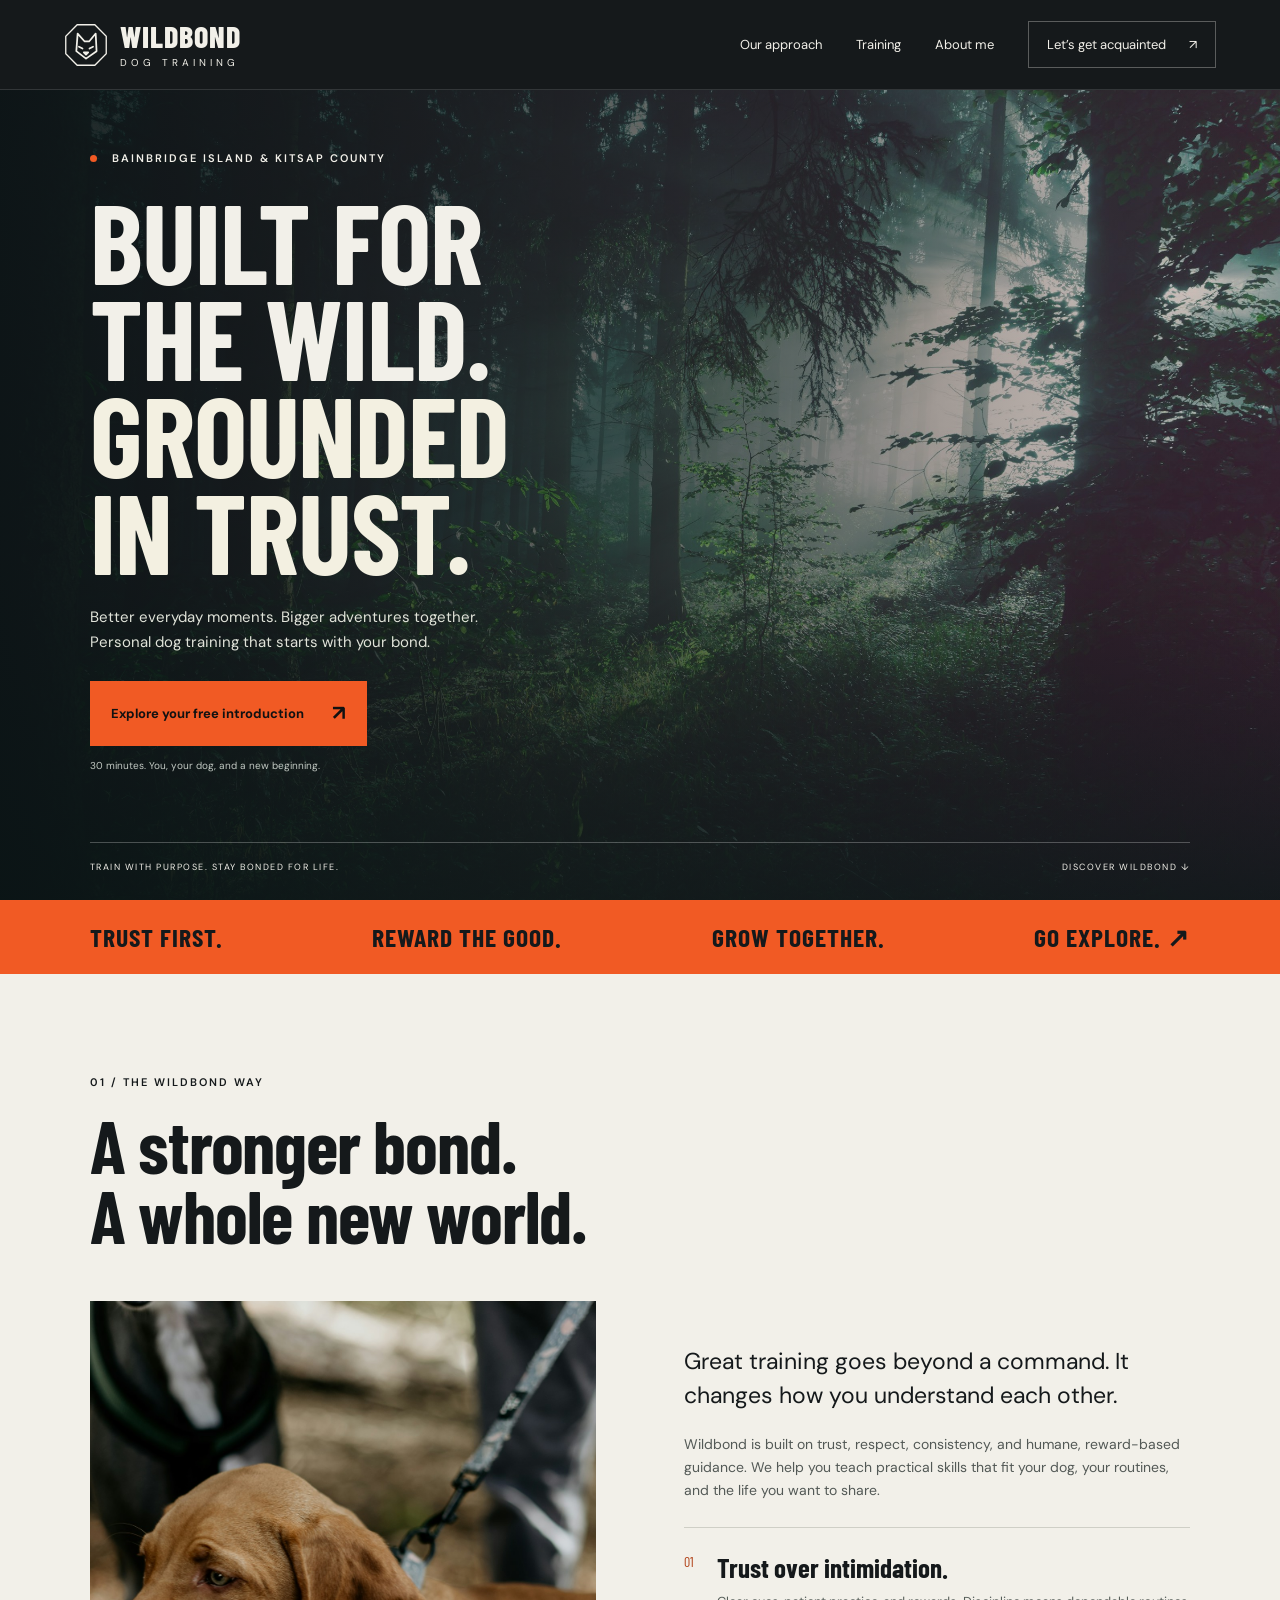
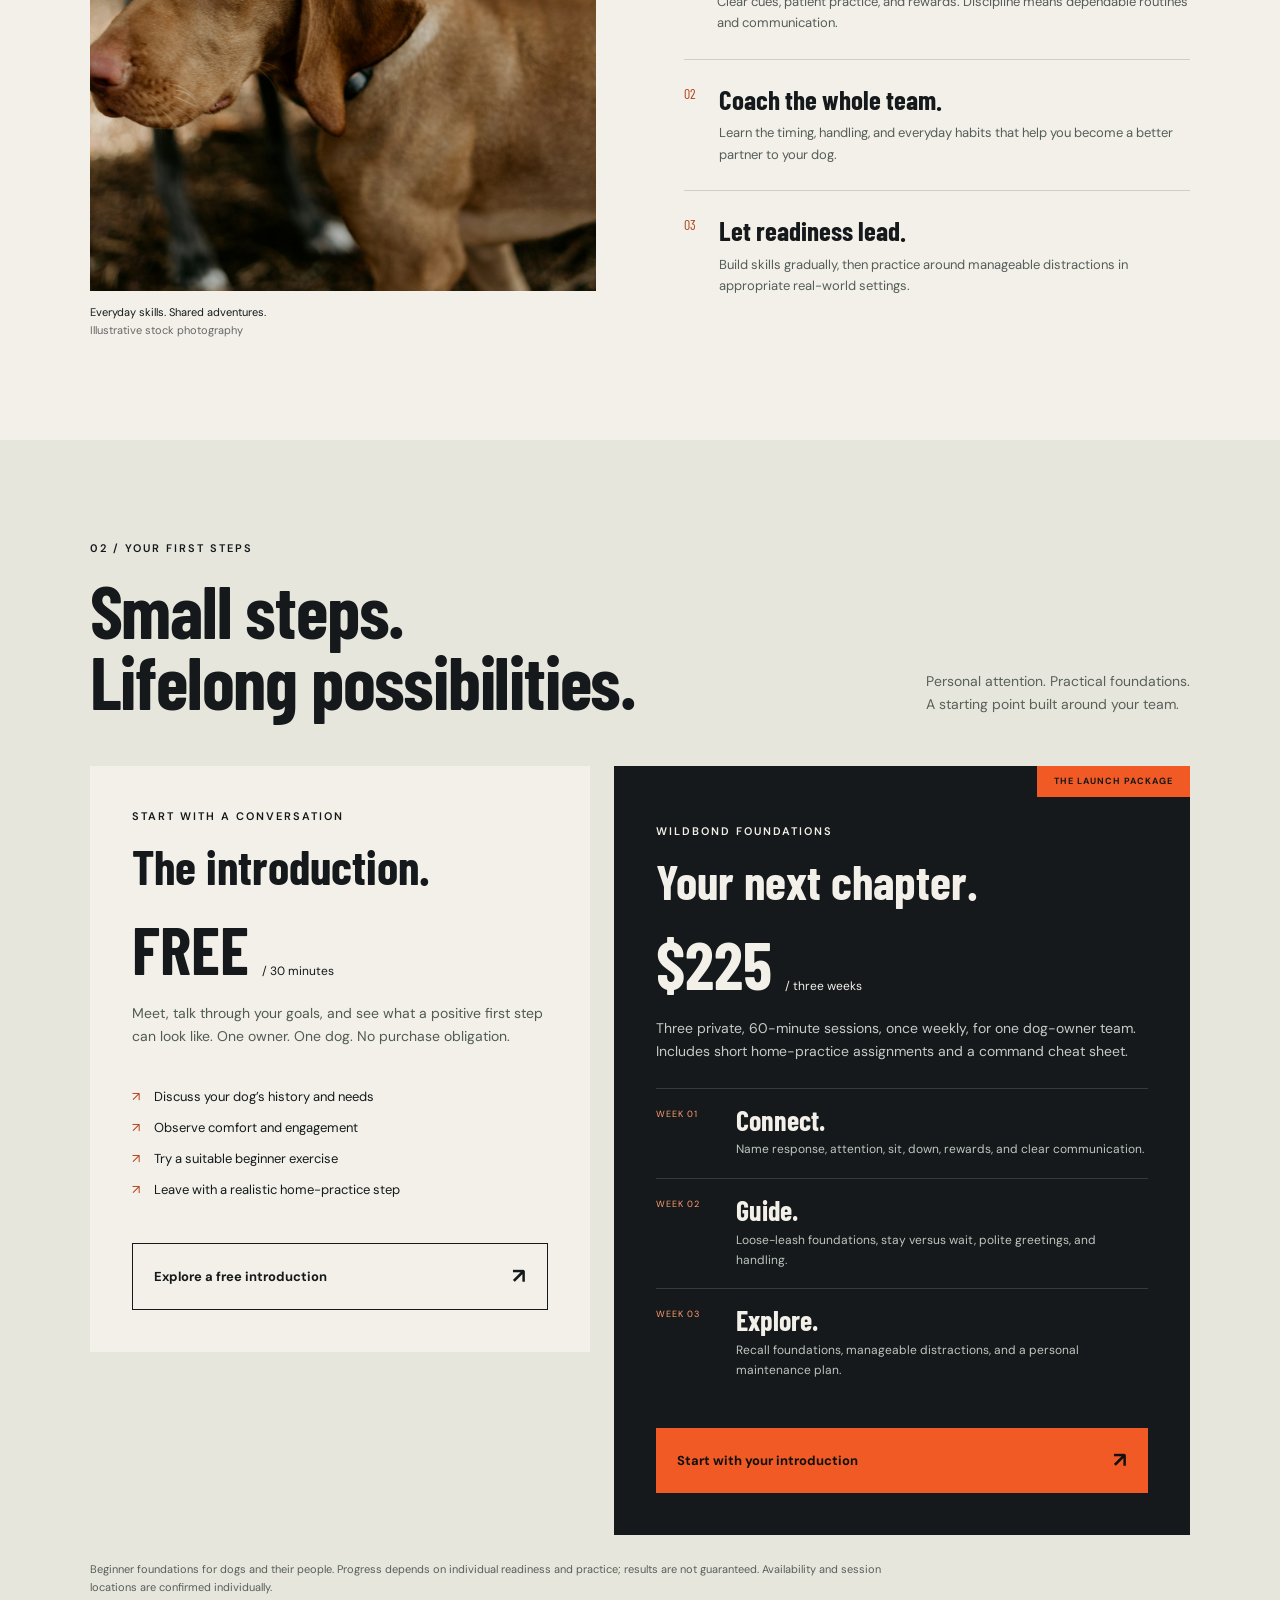
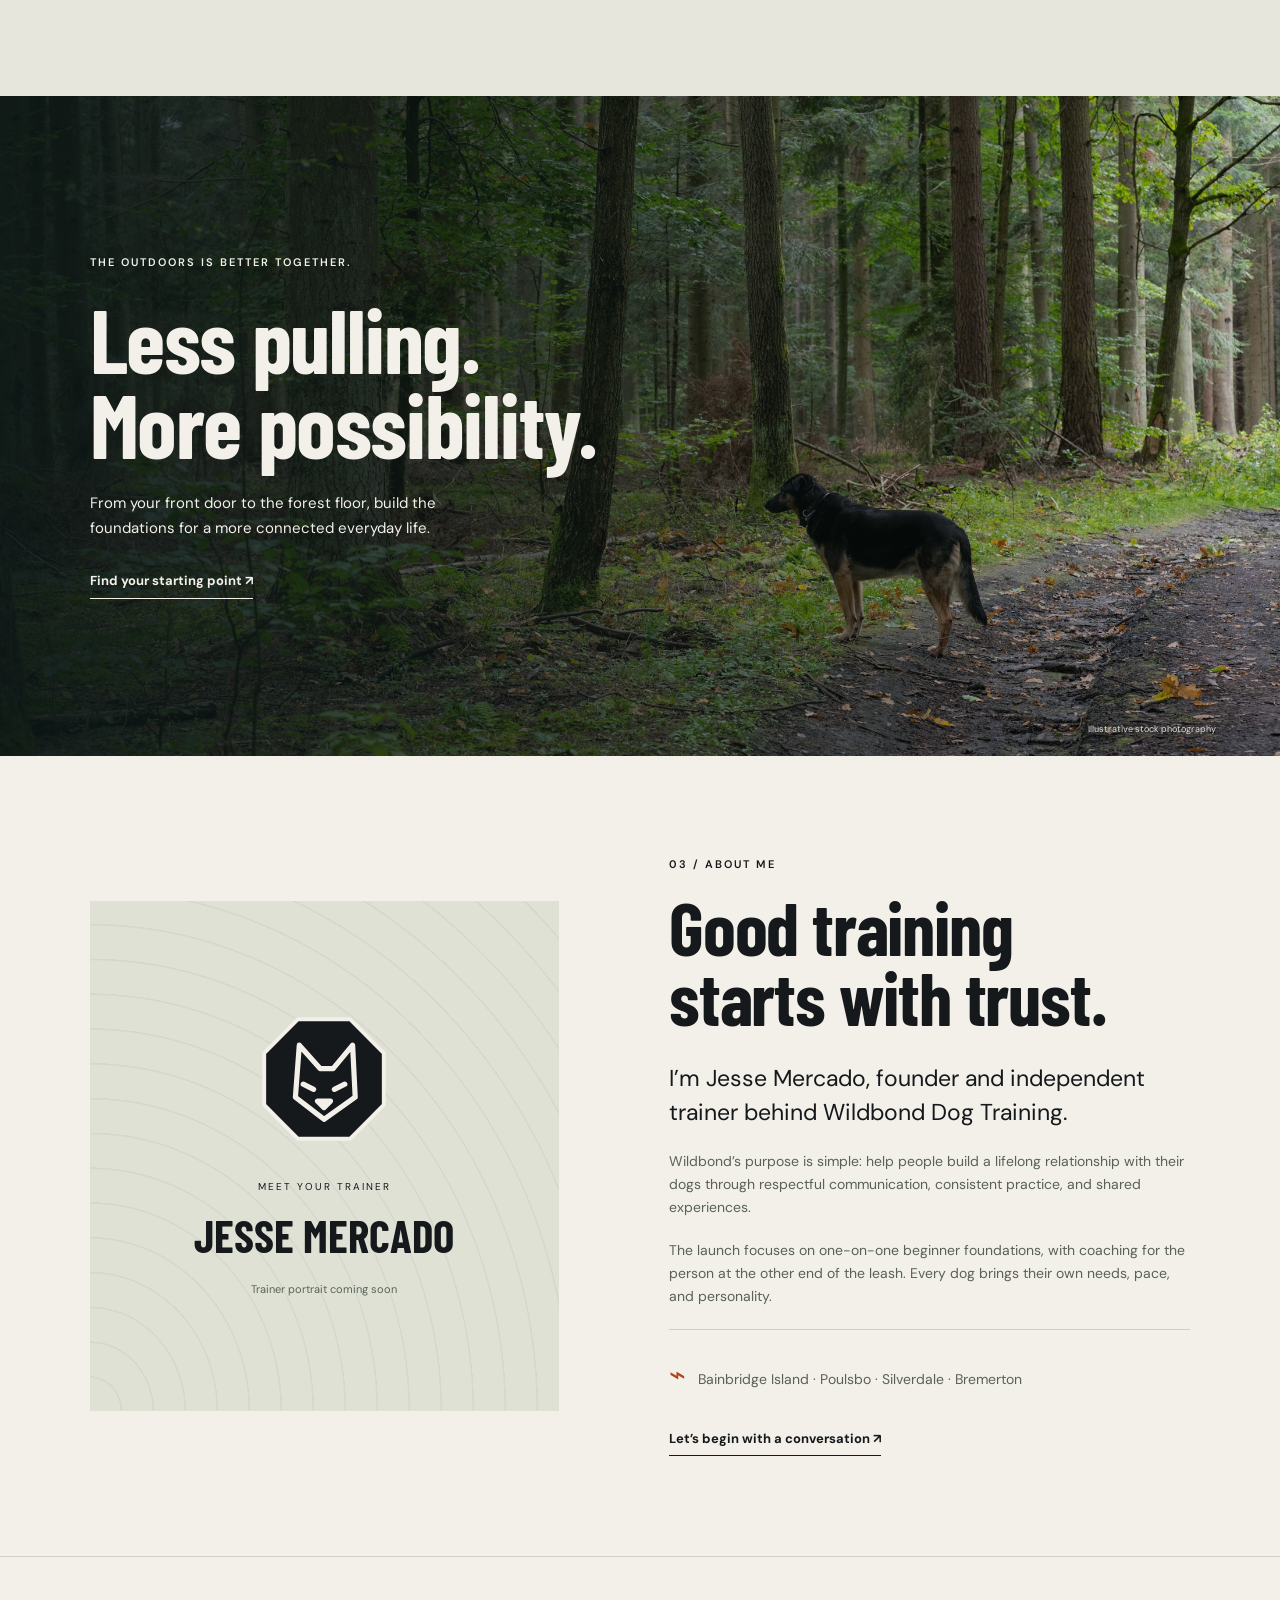
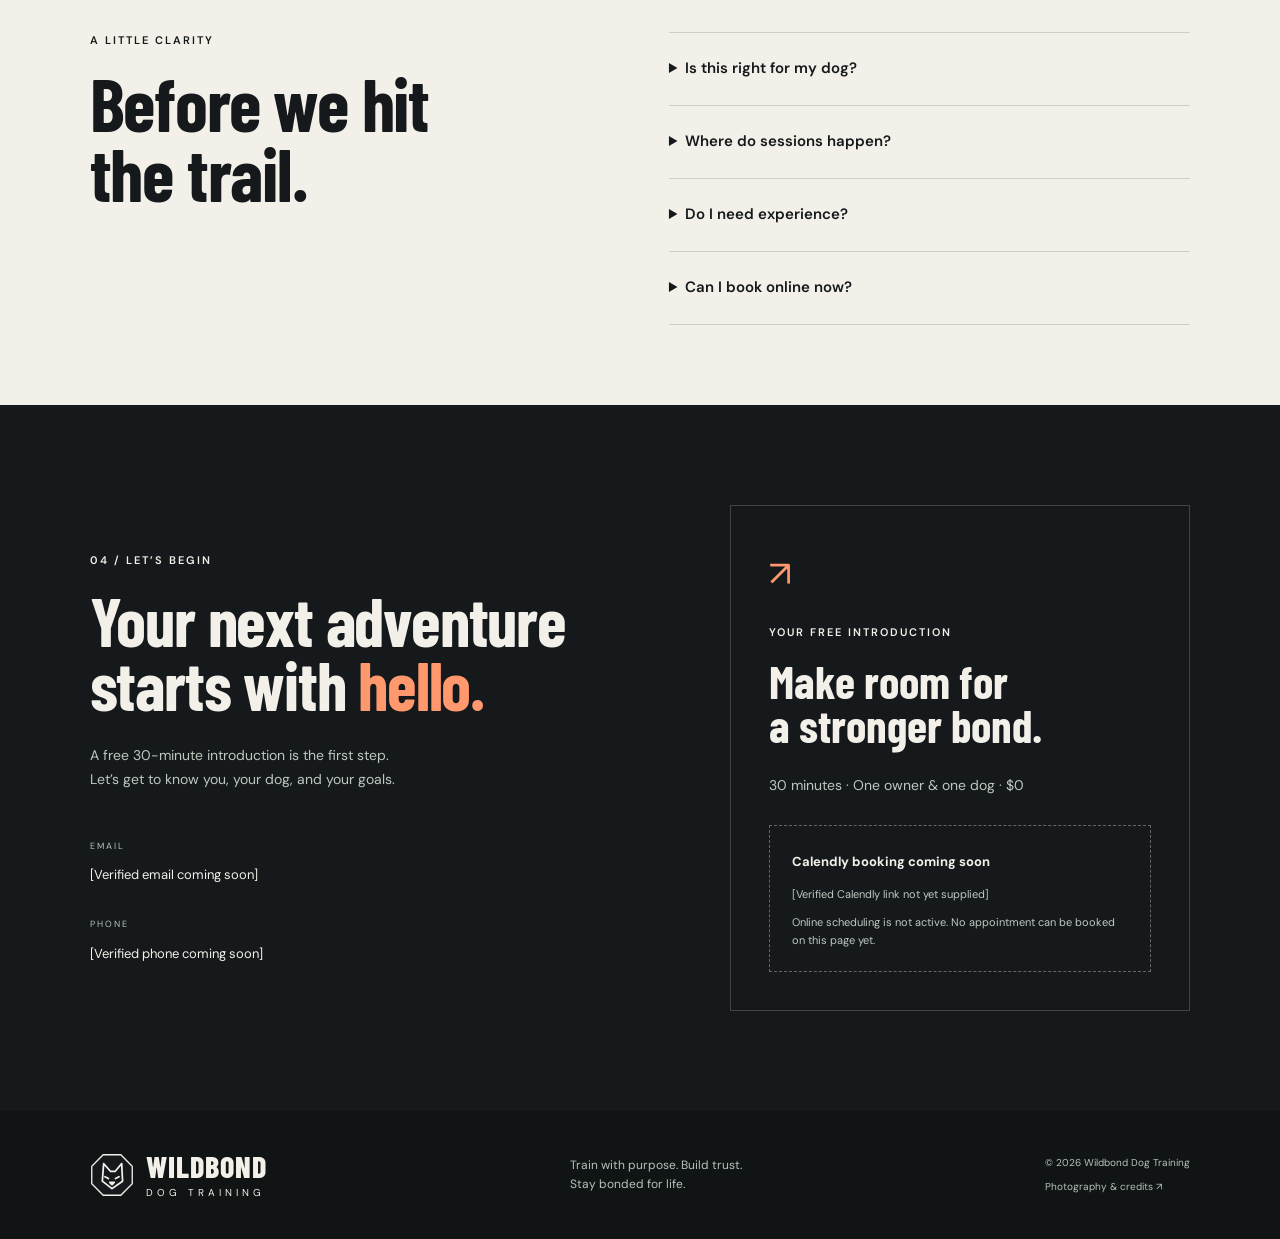
==== index.html @ ce4ab79f "Build responsive Wildbond Dog Training website" ====
<!doctype html>
<html lang="en">
<head>
  <meta charset="utf-8"><meta name="viewport" content="width=device-width, initial-scale=1">
  <title>Wildbond Dog Training | Built for the Wild. Grounded in Trust.</title>
  <meta name="description" content="Personal, reward-based dog training for Bainbridge Island and Kitsap County. Explore a free 30-minute introduction and the $225 three-week private Foundations package.">
  <meta name="theme-color" content="#15191b"><link rel="icon" href="mark.svg" type="image/svg+xml">
  <link rel="stylesheet" href="styles.css"><script src="script.js" defer></script>
</head>
<body>
<a class="skip" href="#main">Skip to content</a>
<header class="header">
  <a class="brand" href="#home" aria-label="Wildbond Dog Training home"><img src="mark.svg" alt="" width="44" height="44"><span>WILDBOND<small>DOG TRAINING</small></span></a>
  <button class="menu-toggle" aria-expanded="false" aria-controls="navigation">Menu <span>☰</span></button>
  <nav id="navigation" aria-label="Main navigation"><a href="#approach">Our approach</a><a href="#training">Training</a><a href="#about">About me</a><a href="#booking" class="nav-cta">Let’s get acquainted <span>↗</span></a></nav>
</header>
<main id="main">
<section class="hero" id="home" aria-labelledby="hero-title">
  <img class="hero-photo" src="forest.jpg" alt="Sunlight filters through a dense evergreen forest" fetchpriority="high" width="2400" height="1600">
  <div class="hero-content"><p class="eyebrow"><span class="dot"></span> BAINBRIDGE ISLAND & KITSAP COUNTY</p><h1 id="hero-title">BUILT FOR<br>THE WILD.<br><span>GROUNDED<br>IN TRUST.</span></h1><p class="hero-description">Better everyday moments. Bigger adventures together.<br>Personal dog training that starts with your bond.</p><a class="button orange" href="#booking">Explore your free introduction <span>↗</span></a><p class="micro">30 minutes. You, your dog, and a new beginning.</p></div>
  <div class="hero-bottom"><span>TRAIN WITH PURPOSE. STAY BONDED FOR LIFE.</span><a href="#approach">DISCOVER WILDBOND ↓</a></div>
</section>
<div class="manifesto-strip"><span>TRUST FIRST.</span><span>REWARD THE GOOD.</span><span>GROW TOGETHER.</span><span>GO EXPLORE. ↗</span></div>
<section class="section approach" id="approach">
  <div class="section-intro"><p class="eyebrow">01 / THE WILDBOND WAY</p><h2>A stronger bond.<br>A whole new world.</h2></div>
  <div class="approach-grid"><figure class="photo-frame"><img src="forest-dog.jpg" alt="A brown dog on a leash during an outdoor walk" loading="lazy" width="2200" height="1467"><figcaption>Everyday skills. Shared adventures. <span>Illustrative stock photography</span></figcaption></figure><div class="approach-copy"><p class="lead">Great training goes beyond a command. It changes how you understand each other.</p><p>Wildbond is built on trust, respect, consistency, and humane, reward-based guidance. We help you teach practical skills that fit your dog, your routines, and the life you want to share.</p><div class="principle"><span>01</span><div><h3>Trust over intimidation.</h3><p>Clear cues, patient practice, and rewards. Discipline means dependable routines and communication.</p></div></div><div class="principle"><span>02</span><div><h3>Coach the whole team.</h3><p>Learn the timing, handling, and everyday habits that help you become a better partner to your dog.</p></div></div><div class="principle"><span>03</span><div><h3>Let readiness lead.</h3><p>Build skills gradually, then practice around manageable distractions in appropriate real-world settings.</p></div></div></div></div>
</section>
<section class="section training" id="training"><div class="section-heading"><div><p class="eyebrow">02 / YOUR FIRST STEPS</p><h2>Small steps.<br>Lifelong possibilities.</h2></div><p>Personal attention. Practical foundations.<br>A starting point built around your team.</p></div>
  <div class="offers"><article class="offer intro-offer"><p class="eyebrow">START WITH A CONVERSATION</p><h3>The introduction.</h3><p class="price">FREE <span>/ 30 minutes</span></p><p>Meet, talk through your goals, and see what a positive first step can look like. One owner. One dog. No purchase obligation.</p><ul><li>Discuss your dog’s history and needs</li><li>Observe comfort and engagement</li><li>Try a suitable beginner exercise</li><li>Leave with a realistic home-practice step</li></ul><a class="button outline" href="#booking">Explore a free introduction <span>↗</span></a></article>
  <article class="offer foundations"><div class="offer-label">THE LAUNCH PACKAGE</div><p class="eyebrow">WILDBOND FOUNDATIONS</p><h3>Your next chapter.</h3><p class="price">$225 <span>/ three weeks</span></p><p>Three private, 60-minute sessions, once weekly, for one dog-owner team. Includes short home-practice assignments and a command cheat sheet.</p><ol class="weeks"><li><span>WEEK 01</span><div><h4>Connect.</h4><p>Name response, attention, sit, down, rewards, and clear communication.</p></div></li><li><span>WEEK 02</span><div><h4>Guide.</h4><p>Loose-leash foundations, stay versus wait, polite greetings, and handling.</p></div></li><li><span>WEEK 03</span><div><h4>Explore.</h4><p>Recall foundations, manageable distractions, and a personal maintenance plan.</p></div></li></ol><a class="button orange" href="#booking">Start with your introduction <span>↗</span></a></article></div>
  <p class="offer-note">Beginner foundations for dogs and their people. Progress depends on individual readiness and practice; results are not guaranteed. Availability and session locations are confirmed individually.</p>
</section>
<section class="adventure"><img src="trail-dog.jpg" alt="A dog exploring a leafy woodland path" loading="lazy" width="2200" height="1467"><div><p class="eyebrow">THE OUTDOORS IS BETTER TOGETHER.</p><h2>Less pulling.<br>More possibility.</h2><p>From your front door to the forest floor, build the foundations for a more connected everyday life.</p><a class="text-link" href="#training">Find your starting point ↗</a></div><span class="stock-label">Illustrative stock photography</span></section>
<section class="section about" id="about"><div class="portrait-placeholder"><img src="mark.svg" alt="" width="130" height="130"><span>MEET YOUR TRAINER</span><strong>JESSE MERCADO</strong><small>Trainer portrait coming soon</small></div><div><p class="eyebrow">03 / ABOUT ME</p><h2>Good training<br>starts with trust.</h2><p class="lead">I’m Jesse Mercado, founder and independent trainer behind Wildbond Dog Training.</p><p>Wildbond’s purpose is simple: help people build a lifelong relationship with their dogs through respectful communication, consistent practice, and shared experiences.</p><p>The launch focuses on one-on-one beginner foundations, with coaching for the person at the other end of the leash. Every dog brings their own needs, pace, and personality.</p><p class="area"><span>⌁</span> Bainbridge Island · Poulsbo · Silverdale · Bremerton</p><a class="text-link" href="#booking">Let’s begin with a conversation ↗</a></div></section>
<section class="section faq"><div><p class="eyebrow">A LITTLE CLARITY</p><h2>Before we hit<br>the trail.</h2></div><div class="questions"><details><summary>Is this right for my dog?</summary><p>The launch is designed for beginner dogs and owners seeking everyday foundations. The introduction helps assess goals, comfort, and suitability. Serious aggression, severe reactivity, or complex behavioral needs require referral to a qualified specialist.</p></details><details><summary>Where do sessions happen?</summary><p>At a suitable client location or explicitly permitted training space in the service area. The exact location is agreed individually before an appointment is confirmed.</p></details><details><summary>Do I need experience?</summary><p>No prior training experience is needed for beginner foundations. You’ll practice clear cues and rewards together, with short assignments between sessions.</p></details><details><summary>Can I book online now?</summary><p>Online booking is not available yet. The verified Calendly link and contact details will appear here when supplied. No appointment is reserved through this page today.</p></details></div></section>
<section class="section booking" id="booking"><div><p class="eyebrow">04 / LET’S BEGIN</p><h2>Your next adventure<br>starts with <em>hello.</em></h2><p>A free 30-minute introduction is the first step.<br>Let’s get to know you, your dog, and your goals.</p><div class="contact-details"><div><span>EMAIL</span><p>[Verified email coming soon]</p></div><div><span>PHONE</span><p>[Verified phone coming soon]</p></div></div></div><div class="booking-panel" id="calendly-panel"><span class="calendar-icon" aria-hidden="true">↗</span><p class="eyebrow">YOUR FREE INTRODUCTION</p><h3>Make room for<br>a stronger bond.</h3><p>30 minutes · One owner & one dog · $0</p><div class="booking-placeholder"><strong>Calendly booking coming soon</strong><p>[Verified Calendly link not yet supplied]</p><p>Online scheduling is not active. No appointment can be booked on this page yet.</p></div></div></section>
</main>
<footer><a class="brand" href="#home"><img src="mark.svg" alt="" width="44" height="44"><span>WILDBOND<small>DOG TRAINING</small></span></a><p>Train with purpose. Build trust.<br>Stay bonded for life.</p><div><span>© <span id="year">2026</span> Wildbond Dog Training</span><a href="photo-credits.html">Photography & credits ↗</a></div></footer>
</body></html>
---- styles.css ----
@import url('https://fonts.googleapis.com/css2?family=Barlow+Condensed:wght@600;700;800&family=DM+Sans:wght@400;500;600;700&display=swap');
:root{--ink:#15191b;--paper:#f2f0e9;--orange:#f15a24;--muted:#aeb3ae;--line:#cfcfc6;--display:'Barlow Condensed','Arial Narrow',Impact,sans-serif;--body:'DM Sans',Arial,sans-serif}*{box-sizing:border-box}html{scroll-behavior:smooth;scroll-padding-top:92px}body{margin:0;background:var(--paper);color:var(--ink);font:16px/1.65 var(--body)}a{color:inherit;text-decoration:none}button{font:inherit}img{max-width:100%;display:block;object-fit:cover}h1,h2,h3,h4,p,figure{margin:0}h1,h2,h3,h4{font-family:var(--display);line-height:.95;font-weight:700}h2{font-size:clamp(48px,5.8vw,84px);letter-spacing:-1.2px}p+p{margin-top:20px}a,button,summary{-webkit-tap-highlight-color:transparent}a:focus-visible,button:focus-visible,summary:focus-visible{outline:3px solid var(--orange);outline-offset:6px}.skip{position:fixed;top:-100px;left:20px;z-index:30;background:var(--paper);padding:12px}.skip:focus{top:12px}.header{height:90px;padding:0 5%;display:flex;align-items:center;justify-content:space-between;background:var(--ink);color:var(--paper);position:sticky;top:0;z-index:20;border-bottom:1px solid #ffffff20}.brand{display:flex;align-items:center;gap:12px;font-family:var(--display);font-weight:800;font-size:30px;letter-spacing:1px;line-height:1}.brand small{display:block;font:10px var(--body);letter-spacing:4px;margin-top:5px}.header nav{display:flex;gap:34px;align-items:center;font-size:13px}.header nav a:hover{color:#ff9c70}.nav-cta{padding:12px 18px;border:1px solid #f2f0e950}.nav-cta span{padding-left:20px}.menu-toggle{display:none}.hero{min-height:790px;height:calc(100svh - 90px);max-height:1100px;position:relative;color:var(--paper);background:#14221a;isolation:isolate}.hero-photo{position:absolute;inset:0;width:100%;height:100%;z-index:-2}.hero:after{content:'';position:absolute;inset:0;background:linear-gradient(90deg,#0a1415ed 0%,#101a19a6 43%,#111a1920 100%),linear-gradient(0deg,#0c1819c9,transparent 40%);z-index:-1}.hero-content{padding:60px 7% 90px;max-width:1050px}.eyebrow{font:600 11px/1.5 var(--body);letter-spacing:2px}.dot{display:inline-block;width:7px;height:7px;border-radius:50%;background:var(--orange);margin-right:10px}.hero h1{font-size:clamp(72px,8.8vw,132px);line-height:.86;letter-spacing:-1px;margin:25px 0 26px}.hero h1 span{color:#f3f0e1}.hero-description{font-size:15px;line-height:1.7;color:#e0e3d9}.button{display:flex;align-items:center;justify-content:space-between;gap:28px;min-height:54px;padding:15px 21px;font-size:13px;font-weight:700;transition:background .2s,transform .2s}.button:hover{transform:translateY(-2px)}.orange{background:var(--orange);color:#111}.orange:hover{background:#ff7b45}.hero .button{width:max-content;max-width:100%;margin-top:25px}.button span{font-size:21px}.micro{font-size:10px;color:#c2c9c3;margin-top:12px}.hero-bottom{position:absolute;bottom:25px;left:7%;right:7%;display:flex;justify-content:space-between;font-size:9px;letter-spacing:1.5px;border-top:1px solid #ffffff40;padding-top:17px}.manifesto-strip{display:flex;justify-content:space-between;gap:15px;padding:21px 7%;background:var(--orange);font:700 clamp(15px,2vw,26px) var(--display);letter-spacing:1px}.section{padding:100px 7%}.section-intro{margin-bottom:50px}.section .eyebrow{margin-bottom:19px}.approach-grid{display:grid;grid-template-columns:1fr 1fr;gap:8%;align-items:center}.photo-frame img{width:100%;height:590px;object-position:38% center}.photo-frame figcaption{font-size:11px;padding-top:12px;line-height:1.7}.photo-frame figcaption span{display:block;color:#666}.lead{font-size:23px;line-height:1.5}.approach-copy>p{max-width:540px}.approach-copy>p:not(.lead){color:#535956;font-size:14px}.principle{display:flex;gap:23px;padding-top:25px;margin-top:25px;border-top:1px solid var(--line)}.principle>span{font:14px var(--display);color:#b24218}.principle h3{font-size:27px;line-height:1.1;margin-bottom:8px}.principle p{color:#555d58;font-size:13px}.training{background:#e6e6dd}.section-heading{display:flex;justify-content:space-between;gap:30px;align-items:flex-end;margin-bottom:50px}.section-heading>p{color:#596159;font-size:14px}.offers{display:grid;grid-template-columns:1fr 1.15fr;gap:24px;align-items:start}.offer{padding:42px;background:var(--paper)}.offer h3{font-size:48px}.price{font:700 66px var(--display);margin:26px 0 16px;line-height:1}.price span{font:12px var(--body)}.offer>p:not(.price):not(.eyebrow){font-size:14px;color:#505b54}.offer ul{padding:20px 0 25px;list-style:none;font-size:13px;line-height:2.4}.offer li{padding-left:22px;position:relative}.offer ul li:before{content:'↗';position:absolute;left:0;color:#b34217}.outline{border:1px solid var(--ink)}.foundations{position:relative;background:var(--ink);color:var(--paper);padding-top:57px}.foundations>p:not(.price):not(.eyebrow){color:#c5ccc7}.offer-label{position:absolute;top:0;right:0;background:var(--orange);color:var(--ink);font-size:9px;font-weight:700;letter-spacing:1px;padding:8px 17px}.weeks{padding:0;list-style:none;margin:25px 0 30px}.weeks li{display:flex;gap:25px;padding:18px 0;border-top:1px solid #ffffff25}.weeks li>span{font-size:9px;letter-spacing:1px;color:#ff9c70;min-width:55px}.weeks h4{font-size:28px;margin-bottom:7px}.weeks p{font-size:12px;color:#bdc6bf}.offer-note{font-size:11px;max-width:800px;color:#566058;margin-top:25px}.adventure{min-height:660px;position:relative;color:var(--paper);display:flex;align-items:center;isolation:isolate}.adventure>img{position:absolute;inset:0;width:100%;height:100%;z-index:-2;object-position:center 55%}.adventure:after{content:'';position:absolute;inset:0;background:linear-gradient(90deg,#0c1716e8,#0c171680 55%,#0c171625);z-index:-1}.adventure>div{padding:70px 7%;max-width:740px}.adventure h2{font-size:clamp(60px,7vw,100px);margin:25px 0}.adventure p:not(.eyebrow){max-width:420px;font-size:15px}.text-link{display:inline-block;font-size:13px;font-weight:700;padding-bottom:6px;border-bottom:1px solid;margin-top:30px}.stock-label{position:absolute;bottom:20px;right:5%;font-size:9px;color:#d7ddd7}.about{display:grid;grid-template-columns:.9fr 1fr;gap:10%;align-items:center}.portrait-placeholder{min-height:510px;background:#dfe1d5;display:flex;align-items:center;justify-content:center;flex-direction:column;padding:30px;position:relative;background-image:repeating-radial-gradient(ellipse at 0 100%,transparent 0,transparent 30px,#15191b0c 31px,#15191b0c 32px)}.portrait-placeholder img{margin-bottom:35px}.portrait-placeholder span{font-size:10px;letter-spacing:2px}.portrait-placeholder strong{font:700 45px var(--display);margin-top:12px}.portrait-placeholder small{font-size:11px;color:#596359;margin-top:18px}.about h2{margin-bottom:28px}.about p:not(.lead):not(.eyebrow){font-size:14px;color:#596159}.area{border-top:1px solid var(--line);padding-top:22px}.area span{color:#b34217;font-size:28px;margin-right:8px}.faq{border-top:1px solid var(--line);display:grid;grid-template-columns:.9fr 1fr;gap:10%;padding-top:75px;padding-bottom:80px}.questions details{border-bottom:1px solid var(--line);padding:23px 0}.questions details:first-child{border-top:1px solid var(--line)}summary{cursor:pointer;font-size:15px;font-weight:600;min-height:26px}.questions details p{font-size:13px;color:#596159;padding-top:18px}.booking{background:var(--ink);color:var(--paper);display:grid;grid-template-columns:1.2fr 1fr;gap:8%;align-items:center}.booking h2{font-size:clamp(52px,5.3vw,78px)}.booking h2 em{font-style:normal;color:#ff986d}.booking>div>p:not(.eyebrow){font-size:14px;color:#bdc7bf;margin-top:28px}.contact-details{display:grid;gap:24px;margin-top:40px}.contact-details span{font-size:9px;letter-spacing:2px;color:#b7c2b8}.contact-details p{font-size:13px;margin-top:7px}.booking-panel{border:1px solid #ffffff30;padding:38px}.calendar-icon{display:block;font-size:36px;color:#ff986d;margin-bottom:20px}.booking-panel h3{font-size:46px}.booking-panel>p:not(.eyebrow){font-size:12px;color:#c0c8c1;margin-top:22px}.booking-placeholder{padding:22px;border:1px dashed #f2f0e95c;margin-top:28px}.booking-placeholder strong{font-size:13px}.booking-placeholder p{font-size:11px;color:#c0c8c1;margin-top:10px;overflow-wrap:anywhere}footer{background:#101415;color:var(--paper);padding:40px 7%;display:flex;justify-content:space-between;align-items:center;gap:30px}footer>p{font-size:12px;color:#b8c2ba}footer>div{display:flex;flex-direction:column;font-size:10px;gap:8px;color:#b8c2ba}footer a:hover{text-decoration:underline}@media(min-width:1600px){.section{padding-left:max(7%,calc((100vw - 1400px)/2));padding-right:max(7%,calc((100vw - 1400px)/2))}}@media(max-width:1000px){.header nav{gap:20px}.hero{min-height:770px}.hero-content{padding-top:50px}.hero h1{font-size:105px}.offer{padding:30px}.foundations{padding-top:48px}.approach-grid{gap:5%}.photo-frame img{height:580px}.lead{font-size:20px}.about{gap:6%}.booking{gap:5%}.booking-panel{padding:26px}}@media(max-width:800px){html{scroll-padding-top:76px}.header{height:76px;padding:0 6%}.brand{font-size:26px}.brand img{width:37px;height:37px}.brand small{font-size:8px}.menu-toggle{display:flex;background:none;color:var(--paper);border:1px solid #ffffff55;padding:9px 13px;align-items:center;gap:15px;font-size:12px;min-height:44px}.header nav{display:none;position:absolute;left:0;right:0;top:76px;background:var(--ink);padding:20px 6% 30px;border-bottom:1px solid #ffffff55}.header nav.open{display:flex;flex-direction:column;align-items:stretch;gap:6px}.header nav a{padding:13px 0;font-size:15px}.header nav .nav-cta{padding:13px;margin-top:10px}.hero{min-height:800px;height:calc(100svh - 76px)}.hero-content{padding:50px 7% 100px}.hero h1{font-size:clamp(76px,14vw,108px)}.hero:after{background:linear-gradient(90deg,#0c1717e5,#0c171780),linear-gradient(0deg,#0c1819d9,transparent)}.hero-description{font-size:14px}.hero-bottom{font-size:8px}.hero-bottom>a{display:none}.manifesto-strip{flex-wrap:wrap;padding:20px 7%;gap:12px;font-size:21px}.manifesto-strip span{width:46%}.section{padding:70px 7%}.section-intro{margin-bottom:34px}.approach-grid,.offers,.about,.faq,.booking{grid-template-columns:1fr;gap:35px}.photo-frame img{height:430px}.approach-copy{max-width:none}.section-heading{display:block;margin-bottom:35px}.section-heading>p{margin-top:23px}.offer{padding:30px}.foundations{padding-top:52px}.offer h3{font-size:46px}.adventure{min-height:570px}.adventure>div{padding:70px 7%}.adventure h2{font-size:67px}.adventure>img{object-position:60% center}.portrait-placeholder{min-height:330px}.about h2{margin-bottom:25px}.faq{gap:25px}.booking h2{font-size:61px}.booking-panel{padding:28px}.contact-details{margin-top:30px}.booking-placeholder{padding:20px}footer{flex-direction:column;align-items:flex-start;padding:40px 7%;gap:25px}}@media(max-width:380px){.hero h1{font-size:72px}.hero .button{font-size:11px;gap:12px;padding:13px}.hero{min-height:760px}.hero-content{padding-top:38px}.eyebrow{font-size:9px;letter-spacing:1.4px}.weeks li{gap:14px}.offer{padding:25px}.foundations{padding-top:48px}.booking h2{font-size:51px}.booking-panel h3{font-size:42px}}@media(prefers-reduced-motion:reduce){html{scroll-behavior:auto}.button{transition:none}.button:hover{transform:none}}
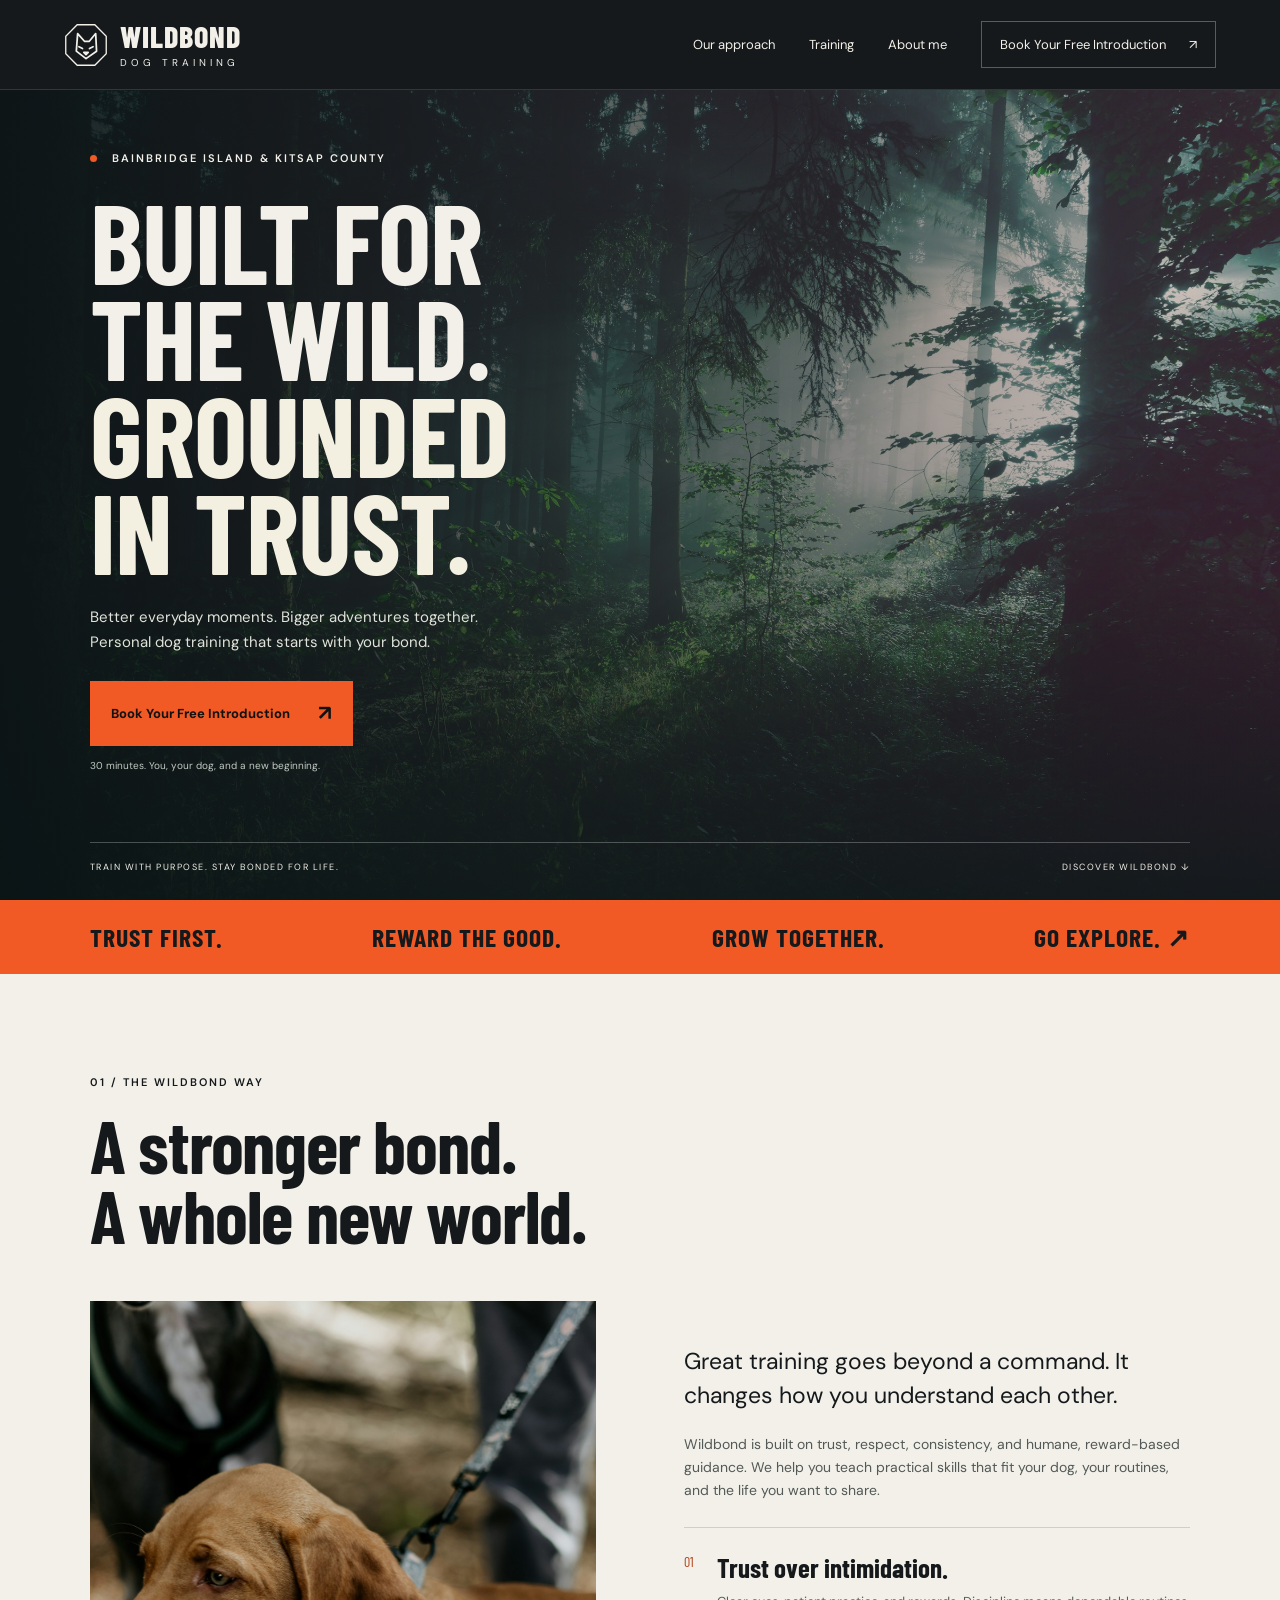
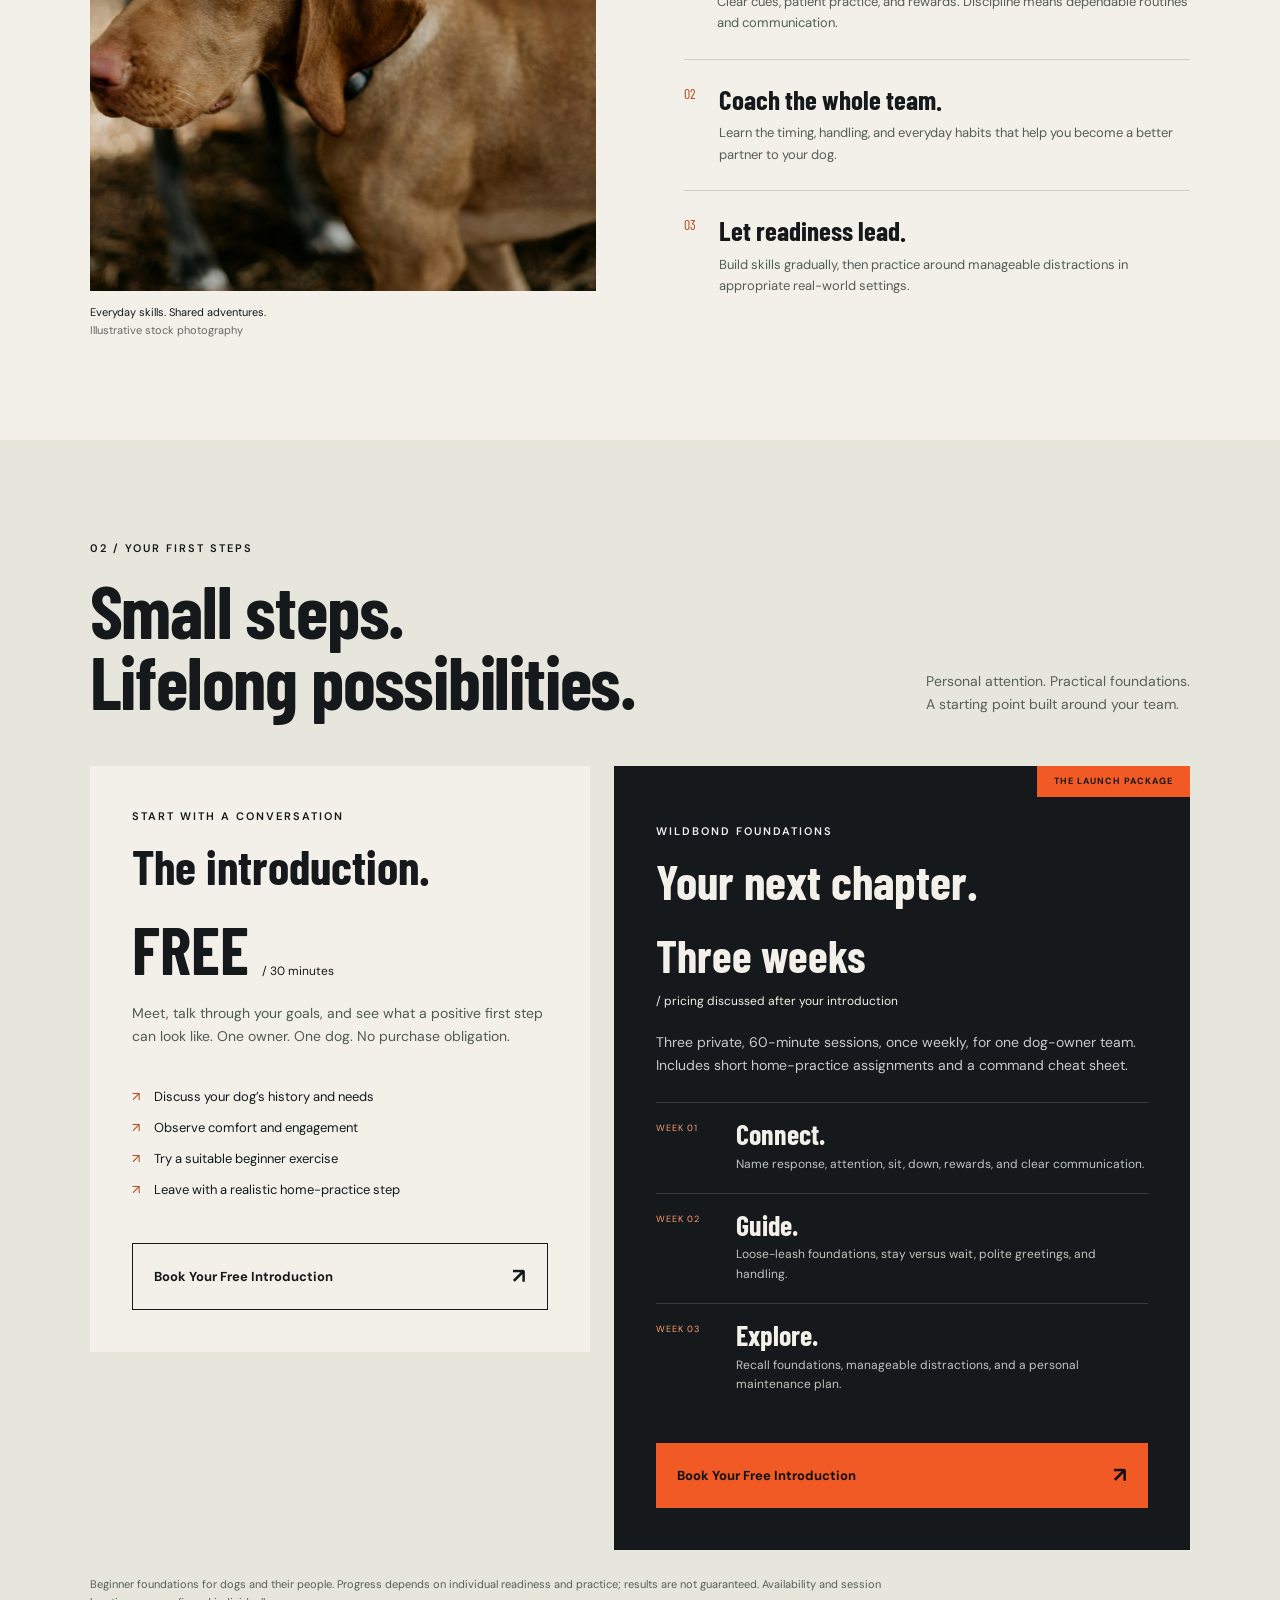
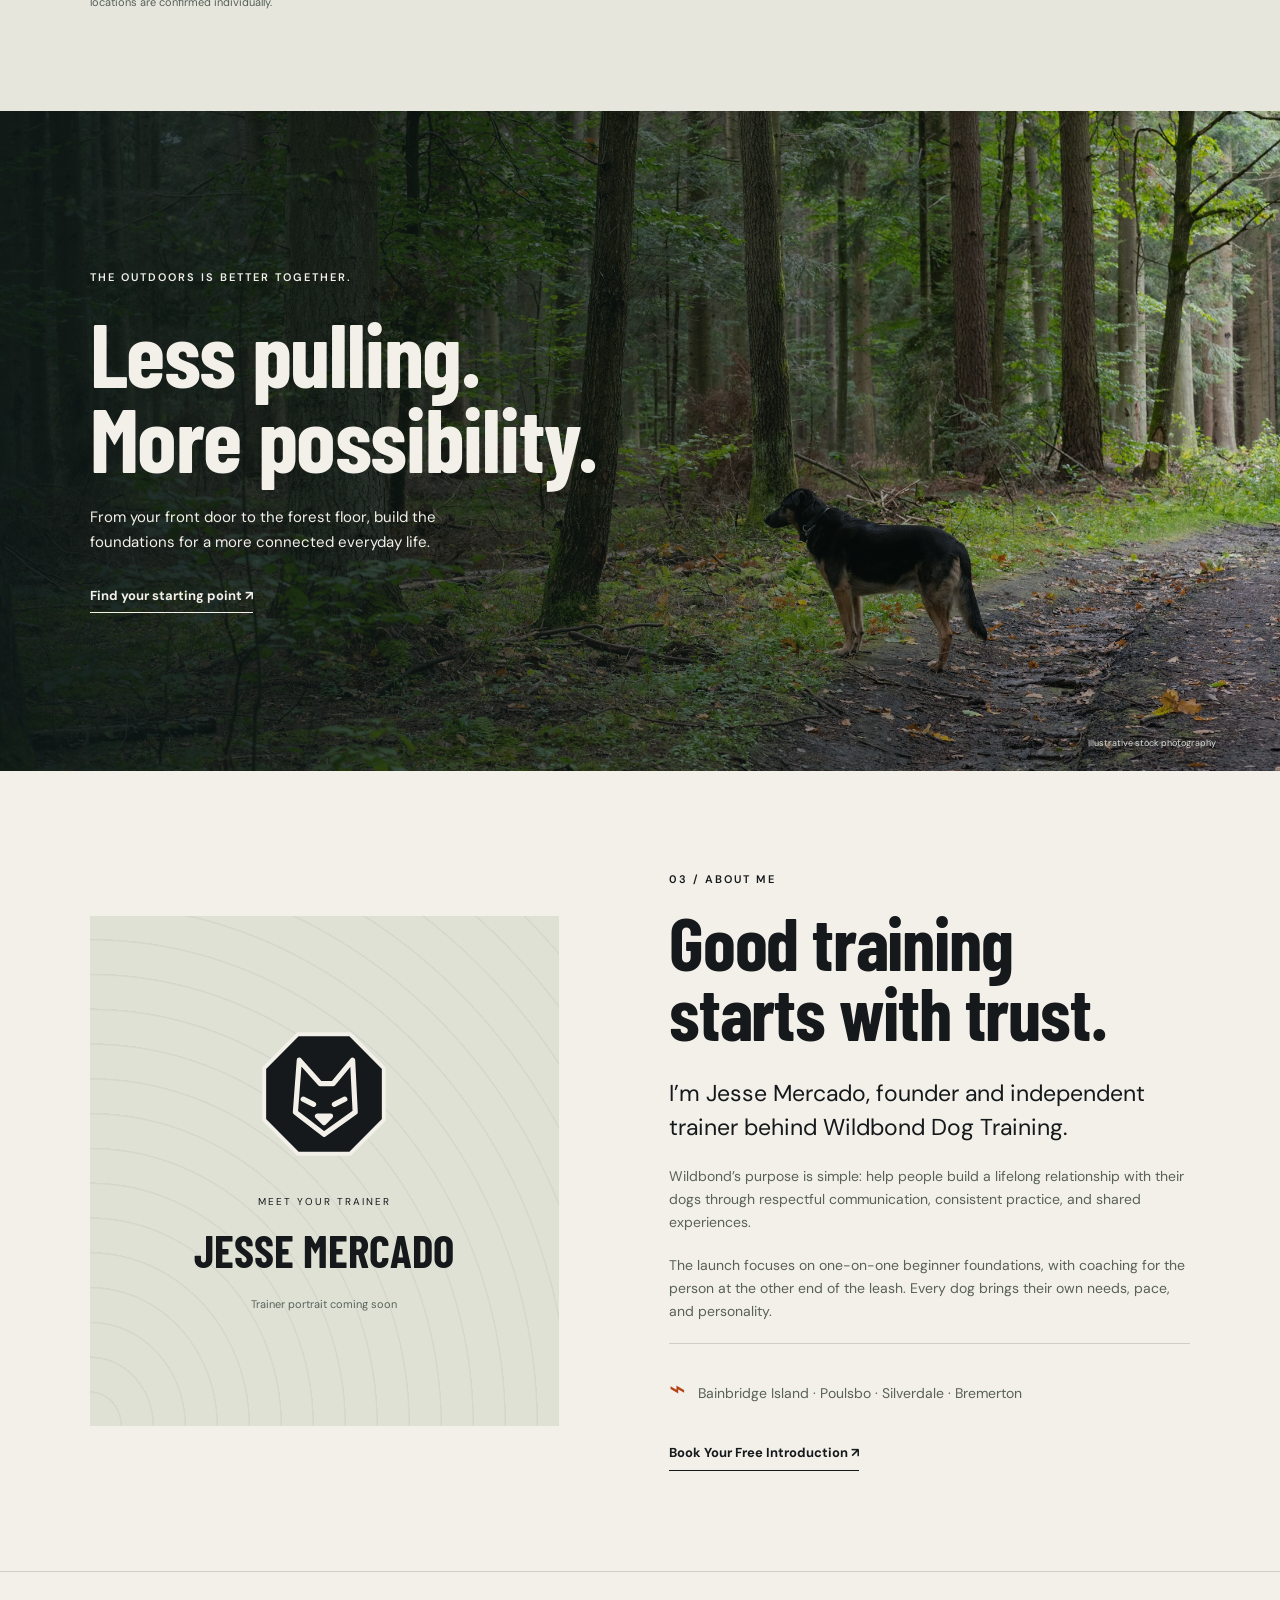
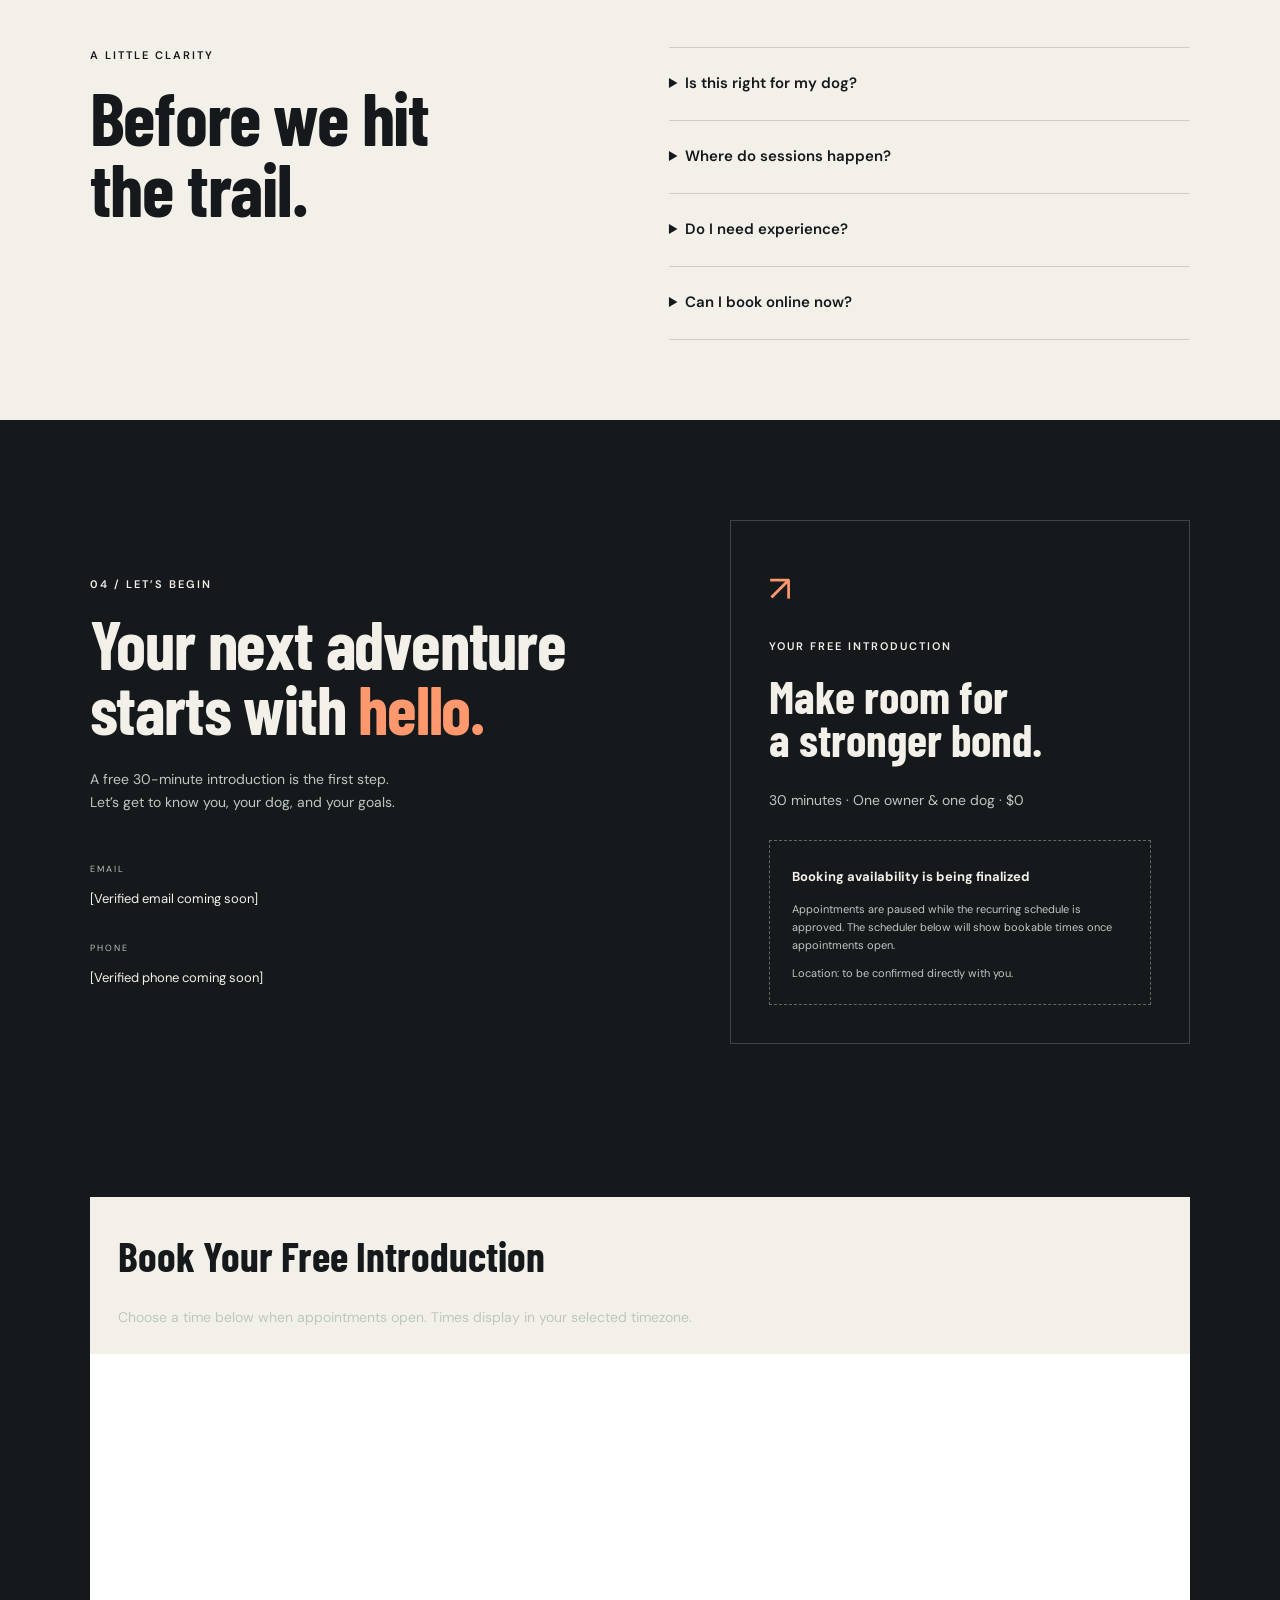
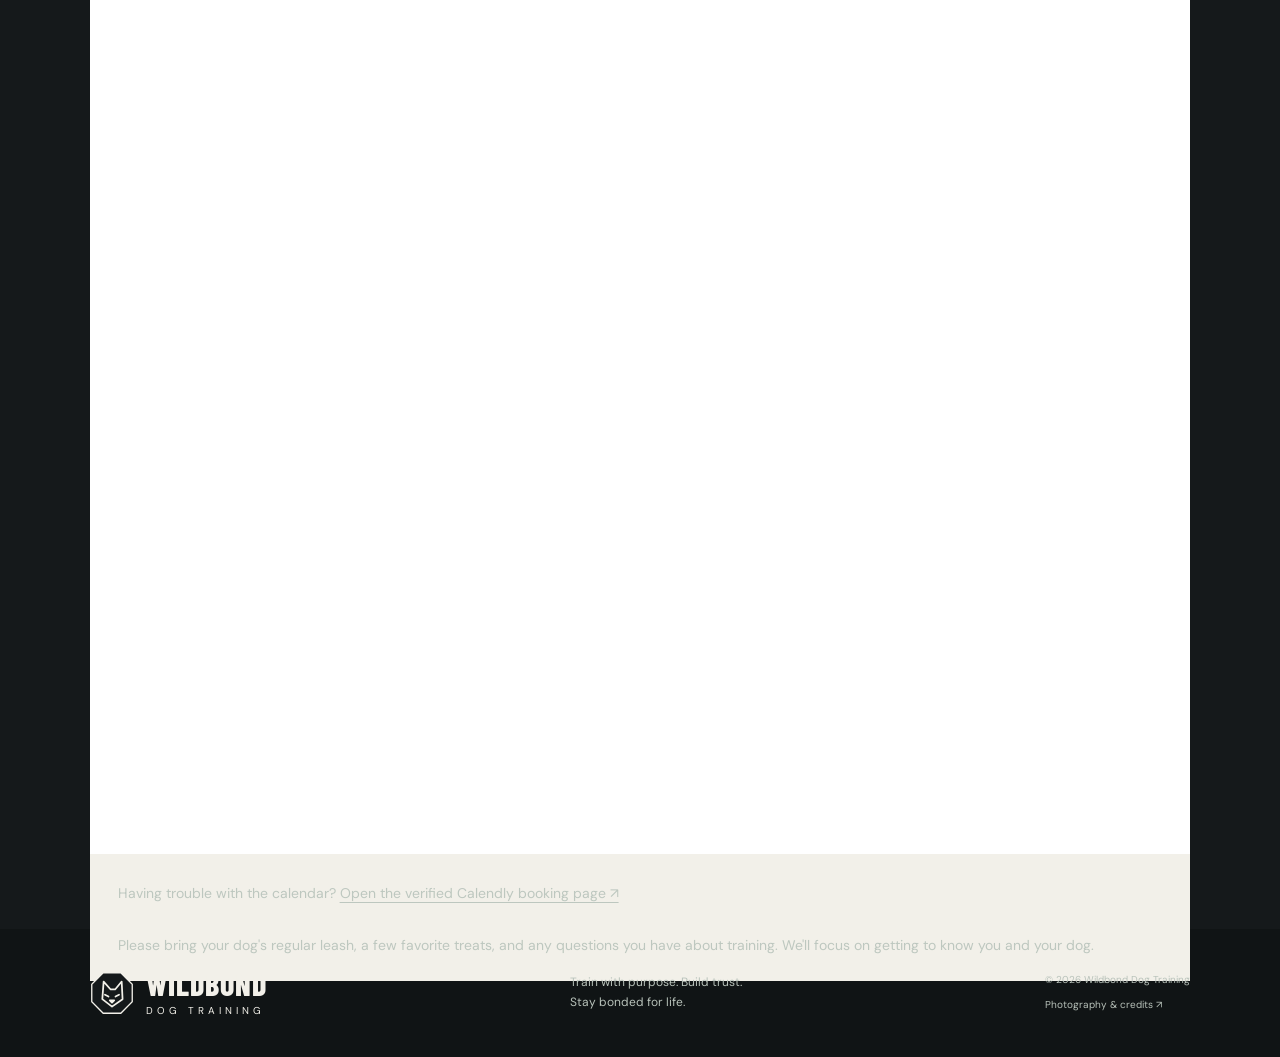
==== commit db2f87e2: "Integrate verified Calendly introduction with responsive booking section" ====
--- a/index.html
+++ b/index.html
@@ -3,7 +3,7 @@
 <head>
   <meta charset="utf-8"><meta name="viewport" content="width=device-width, initial-scale=1">
   <title>Wildbond Dog Training | Built for the Wild. Grounded in Trust.</title>
-  <meta name="description" content="Personal, reward-based dog training for Bainbridge Island and Kitsap County. Explore a free 30-minute introduction and the $225 three-week private Foundations package.">
+  <meta name="description" content="Personal, reward-based dog training for Bainbridge Island and Kitsap County. Explore a free 30-minute introduction and the three-week private Foundations program.">
   <meta name="theme-color" content="#15191b"><link rel="icon" href="mark.svg" type="image/svg+xml">
   <link rel="stylesheet" href="styles.css"><script src="script.js" defer></script>
 </head>
@@ -12,12 +12,12 @@
 <header class="header">
   <a class="brand" href="#home" aria-label="Wildbond Dog Training home"><img src="mark.svg" alt="" width="44" height="44"><span>WILDBOND<small>DOG TRAINING</small></span></a>
   <button class="menu-toggle" aria-expanded="false" aria-controls="navigation">Menu <span>☰</span></button>
-  <nav id="navigation" aria-label="Main navigation"><a href="#approach">Our approach</a><a href="#training">Training</a><a href="#about">About me</a><a href="#booking" class="nav-cta">Let’s get acquainted <span>↗</span></a></nav>
+  <nav id="navigation" aria-label="Main navigation"><a href="#approach">Our approach</a><a href="#training">Training</a><a href="#about">About me</a><a href="#booking" class="nav-cta">Book Your Free Introduction <span>↗</span></a></nav>
 </header>
 <main id="main">
 <section class="hero" id="home" aria-labelledby="hero-title">
   <img class="hero-photo" src="forest.jpg" alt="Sunlight filters through a dense evergreen forest" fetchpriority="high" width="2400" height="1600">
-  <div class="hero-content"><p class="eyebrow"><span class="dot"></span> BAINBRIDGE ISLAND & KITSAP COUNTY</p><h1 id="hero-title">BUILT FOR<br>THE WILD.<br><span>GROUNDED<br>IN TRUST.</span></h1><p class="hero-description">Better everyday moments. Bigger adventures together.<br>Personal dog training that starts with your bond.</p><a class="button orange" href="#booking">Explore your free introduction <span>↗</span></a><p class="micro">30 minutes. You, your dog, and a new beginning.</p></div>
+  <div class="hero-content"><p class="eyebrow"><span class="dot"></span> BAINBRIDGE ISLAND & KITSAP COUNTY</p><h1 id="hero-title">BUILT FOR<br>THE WILD.<br><span>GROUNDED<br>IN TRUST.</span></h1><p class="hero-description">Better everyday moments. Bigger adventures together.<br>Personal dog training that starts with your bond.</p><a class="button orange" href="#booking">Book Your Free Introduction <span>↗</span></a><p class="micro">30 minutes. You, your dog, and a new beginning.</p></div>
   <div class="hero-bottom"><span>TRAIN WITH PURPOSE. STAY BONDED FOR LIFE.</span><a href="#approach">DISCOVER WILDBOND ↓</a></div>
 </section>
 <div class="manifesto-strip"><span>TRUST FIRST.</span><span>REWARD THE GOOD.</span><span>GROW TOGETHER.</span><span>GO EXPLORE. ↗</span></div>
@@ -26,14 +26,14 @@
   <div class="approach-grid"><figure class="photo-frame"><img src="forest-dog.jpg" alt="A brown dog on a leash during an outdoor walk" loading="lazy" width="2200" height="1467"><figcaption>Everyday skills. Shared adventures. <span>Illustrative stock photography</span></figcaption></figure><div class="approach-copy"><p class="lead">Great training goes beyond a command. It changes how you understand each other.</p><p>Wildbond is built on trust, respect, consistency, and humane, reward-based guidance. We help you teach practical skills that fit your dog, your routines, and the life you want to share.</p><div class="principle"><span>01</span><div><h3>Trust over intimidation.</h3><p>Clear cues, patient practice, and rewards. Discipline means dependable routines and communication.</p></div></div><div class="principle"><span>02</span><div><h3>Coach the whole team.</h3><p>Learn the timing, handling, and everyday habits that help you become a better partner to your dog.</p></div></div><div class="principle"><span>03</span><div><h3>Let readiness lead.</h3><p>Build skills gradually, then practice around manageable distractions in appropriate real-world settings.</p></div></div></div></div>
 </section>
 <section class="section training" id="training"><div class="section-heading"><div><p class="eyebrow">02 / YOUR FIRST STEPS</p><h2>Small steps.<br>Lifelong possibilities.</h2></div><p>Personal attention. Practical foundations.<br>A starting point built around your team.</p></div>
-  <div class="offers"><article class="offer intro-offer"><p class="eyebrow">START WITH A CONVERSATION</p><h3>The introduction.</h3><p class="price">FREE <span>/ 30 minutes</span></p><p>Meet, talk through your goals, and see what a positive first step can look like. One owner. One dog. No purchase obligation.</p><ul><li>Discuss your dog’s history and needs</li><li>Observe comfort and engagement</li><li>Try a suitable beginner exercise</li><li>Leave with a realistic home-practice step</li></ul><a class="button outline" href="#booking">Explore a free introduction <span>↗</span></a></article>
-  <article class="offer foundations"><div class="offer-label">THE LAUNCH PACKAGE</div><p class="eyebrow">WILDBOND FOUNDATIONS</p><h3>Your next chapter.</h3><p class="price">$225 <span>/ three weeks</span></p><p>Three private, 60-minute sessions, once weekly, for one dog-owner team. Includes short home-practice assignments and a command cheat sheet.</p><ol class="weeks"><li><span>WEEK 01</span><div><h4>Connect.</h4><p>Name response, attention, sit, down, rewards, and clear communication.</p></div></li><li><span>WEEK 02</span><div><h4>Guide.</h4><p>Loose-leash foundations, stay versus wait, polite greetings, and handling.</p></div></li><li><span>WEEK 03</span><div><h4>Explore.</h4><p>Recall foundations, manageable distractions, and a personal maintenance plan.</p></div></li></ol><a class="button orange" href="#booking">Start with your introduction <span>↗</span></a></article></div>
+  <div class="offers"><article class="offer intro-offer"><p class="eyebrow">START WITH A CONVERSATION</p><h3>The introduction.</h3><p class="price">FREE <span>/ 30 minutes</span></p><p>Meet, talk through your goals, and see what a positive first step can look like. One owner. One dog. No purchase obligation.</p><ul><li>Discuss your dog’s history and needs</li><li>Observe comfort and engagement</li><li>Try a suitable beginner exercise</li><li>Leave with a realistic home-practice step</li></ul><a class="button outline" href="#booking">Book Your Free Introduction <span>↗</span></a></article>
+  <article class="offer foundations"><div class="offer-label">THE LAUNCH PACKAGE</div><p class="eyebrow">WILDBOND FOUNDATIONS</p><h3>Your next chapter.</h3><p class="price price-discuss">Three weeks <span>/ pricing discussed after your introduction</span></p><p>Three private, 60-minute sessions, once weekly, for one dog-owner team. Includes short home-practice assignments and a command cheat sheet.</p><ol class="weeks"><li><span>WEEK 01</span><div><h4>Connect.</h4><p>Name response, attention, sit, down, rewards, and clear communication.</p></div></li><li><span>WEEK 02</span><div><h4>Guide.</h4><p>Loose-leash foundations, stay versus wait, polite greetings, and handling.</p></div></li><li><span>WEEK 03</span><div><h4>Explore.</h4><p>Recall foundations, manageable distractions, and a personal maintenance plan.</p></div></li></ol><a class="button orange" href="#booking">Book Your Free Introduction <span>↗</span></a></article></div>
   <p class="offer-note">Beginner foundations for dogs and their people. Progress depends on individual readiness and practice; results are not guaranteed. Availability and session locations are confirmed individually.</p>
 </section>
 <section class="adventure"><img src="trail-dog.jpg" alt="A dog exploring a leafy woodland path" loading="lazy" width="2200" height="1467"><div><p class="eyebrow">THE OUTDOORS IS BETTER TOGETHER.</p><h2>Less pulling.<br>More possibility.</h2><p>From your front door to the forest floor, build the foundations for a more connected everyday life.</p><a class="text-link" href="#training">Find your starting point ↗</a></div><span class="stock-label">Illustrative stock photography</span></section>
-<section class="section about" id="about"><div class="portrait-placeholder"><img src="mark.svg" alt="" width="130" height="130"><span>MEET YOUR TRAINER</span><strong>JESSE MERCADO</strong><small>Trainer portrait coming soon</small></div><div><p class="eyebrow">03 / ABOUT ME</p><h2>Good training<br>starts with trust.</h2><p class="lead">I’m Jesse Mercado, founder and independent trainer behind Wildbond Dog Training.</p><p>Wildbond’s purpose is simple: help people build a lifelong relationship with their dogs through respectful communication, consistent practice, and shared experiences.</p><p>The launch focuses on one-on-one beginner foundations, with coaching for the person at the other end of the leash. Every dog brings their own needs, pace, and personality.</p><p class="area"><span>⌁</span> Bainbridge Island · Poulsbo · Silverdale · Bremerton</p><a class="text-link" href="#booking">Let’s begin with a conversation ↗</a></div></section>
-<section class="section faq"><div><p class="eyebrow">A LITTLE CLARITY</p><h2>Before we hit<br>the trail.</h2></div><div class="questions"><details><summary>Is this right for my dog?</summary><p>The launch is designed for beginner dogs and owners seeking everyday foundations. The introduction helps assess goals, comfort, and suitability. Serious aggression, severe reactivity, or complex behavioral needs require referral to a qualified specialist.</p></details><details><summary>Where do sessions happen?</summary><p>At a suitable client location or explicitly permitted training space in the service area. The exact location is agreed individually before an appointment is confirmed.</p></details><details><summary>Do I need experience?</summary><p>No prior training experience is needed for beginner foundations. You’ll practice clear cues and rewards together, with short assignments between sessions.</p></details><details><summary>Can I book online now?</summary><p>Online booking is not available yet. The verified Calendly link and contact details will appear here when supplied. No appointment is reserved through this page today.</p></details></div></section>
-<section class="section booking" id="booking"><div><p class="eyebrow">04 / LET’S BEGIN</p><h2>Your next adventure<br>starts with <em>hello.</em></h2><p>A free 30-minute introduction is the first step.<br>Let’s get to know you, your dog, and your goals.</p><div class="contact-details"><div><span>EMAIL</span><p>[Verified email coming soon]</p></div><div><span>PHONE</span><p>[Verified phone coming soon]</p></div></div></div><div class="booking-panel" id="calendly-panel"><span class="calendar-icon" aria-hidden="true">↗</span><p class="eyebrow">YOUR FREE INTRODUCTION</p><h3>Make room for<br>a stronger bond.</h3><p>30 minutes · One owner & one dog · $0</p><div class="booking-placeholder"><strong>Calendly booking coming soon</strong><p>[Verified Calendly link not yet supplied]</p><p>Online scheduling is not active. No appointment can be booked on this page yet.</p></div></div></section>
+<section class="section about" id="about"><div class="portrait-placeholder"><img src="mark.svg" alt="" width="130" height="130"><span>MEET YOUR TRAINER</span><strong>JESSE MERCADO</strong><small>Trainer portrait coming soon</small></div><div><p class="eyebrow">03 / ABOUT ME</p><h2>Good training<br>starts with trust.</h2><p class="lead">I’m Jesse Mercado, founder and independent trainer behind Wildbond Dog Training.</p><p>Wildbond’s purpose is simple: help people build a lifelong relationship with their dogs through respectful communication, consistent practice, and shared experiences.</p><p>The launch focuses on one-on-one beginner foundations, with coaching for the person at the other end of the leash. Every dog brings their own needs, pace, and personality.</p><p class="area"><span>⌁</span> Bainbridge Island · Poulsbo · Silverdale · Bremerton</p><a class="text-link" href="#booking">Book Your Free Introduction ↗</a></div></section>
+<section class="section faq"><div><p class="eyebrow">A LITTLE CLARITY</p><h2>Before we hit<br>the trail.</h2></div><div class="questions"><details><summary>Is this right for my dog?</summary><p>The launch is designed for beginner dogs and owners seeking everyday foundations. The introduction helps assess goals, comfort, and suitability. Serious aggression, severe reactivity, or complex behavioral needs require referral to a qualified specialist.</p></details><details><summary>Where do sessions happen?</summary><p>At a suitable client location or explicitly permitted training space in the service area. The exact location is agreed individually before an appointment is confirmed.</p></details><details><summary>Do I need experience?</summary><p>No prior training experience is needed for beginner foundations. You’ll practice clear cues and rewards together, with short assignments between sessions.</p></details><details><summary>Can I book online now?</summary><p>Use the Calendly section below to book your free introduction when appointments open. You can reschedule or cancel through the links in your Calendly confirmation. The optional Foundations program is discussed after your introduction; it cannot be booked or paid for online.</p></details></div></section>
+<section class="section booking" id="booking"><div><p class="eyebrow">04 / LET’S BEGIN</p><h2>Your next adventure<br>starts with <em>hello.</em></h2><p>A free 30-minute introduction is the first step.<br>Let’s get to know you, your dog, and your goals.</p><div class="contact-details"><div><span>EMAIL</span><p>[Verified email coming soon]</p></div><div><span>PHONE</span><p>[Verified phone coming soon]</p></div></div></div><div class="booking-panel" id="calendly-panel"><span class="calendar-icon" aria-hidden="true">↗</span><p class="eyebrow">YOUR FREE INTRODUCTION</p><h3>Make room for<br>a stronger bond.</h3><p>30 minutes · One owner & one dog · $0</p><div class="booking-placeholder"><strong>Booking availability is being finalized</strong><p>Appointments are paused while the recurring schedule is approved. The scheduler below will show bookable times once appointments open.</p><p>Location: to be confirmed directly with you.</p></div></div><div class="scheduler-wrap" aria-labelledby="scheduler-heading"><h3 id="scheduler-heading">Book Your Free Introduction</h3><p class="scheduler-help">Choose a time below when appointments open. Times display in your selected timezone.</p><div class="calendly-inline-widget" data-url="https://calendly.com/mercado_jesse/calendar" style="min-width:320px;height:1100px;"></div><script src="https://assets.calendly.com/assets/external/widget.js" async></script><p class="scheduler-fallback">Having trouble with the calendar? <a href="https://calendly.com/mercado_jesse/calendar" target="_blank" rel="noopener noreferrer">Open the verified Calendly booking page ↗</a></p><p class="scheduler-prep">Please bring your dog's regular leash, a few favorite treats, and any questions you have about training. We'll focus on getting to know you and your dog.</p></div></section>
 </main>
 <footer><a class="brand" href="#home"><img src="mark.svg" alt="" width="44" height="44"><span>WILDBOND<small>DOG TRAINING</small></span></a><p>Train with purpose. Build trust.<br>Stay bonded for life.</p><div><span>© <span id="year">2026</span> Wildbond Dog Training</span><a href="photo-credits.html">Photography & credits ↗</a></div></footer>
 </body></html>
--- a/styles.css
+++ b/styles.css
@@ -1,2 +1,5 @@
 @import url('https://fonts.googleapis.com/css2?family=Barlow+Condensed:wght@600;700;800&family=DM+Sans:wght@400;500;600;700&display=swap');
 :root{--ink:#15191b;--paper:#f2f0e9;--orange:#f15a24;--muted:#aeb3ae;--line:#cfcfc6;--display:'Barlow Condensed','Arial Narrow',Impact,sans-serif;--body:'DM Sans',Arial,sans-serif}*{box-sizing:border-box}html{scroll-behavior:smooth;scroll-padding-top:92px}body{margin:0;background:var(--paper);color:var(--ink);font:16px/1.65 var(--body)}a{color:inherit;text-decoration:none}button{font:inherit}img{max-width:100%;display:block;object-fit:cover}h1,h2,h3,h4,p,figure{margin:0}h1,h2,h3,h4{font-family:var(--display);line-height:.95;font-weight:700}h2{font-size:clamp(48px,5.8vw,84px);letter-spacing:-1.2px}p+p{margin-top:20px}a,button,summary{-webkit-tap-highlight-color:transparent}a:focus-visible,button:focus-visible,summary:focus-visible{outline:3px solid var(--orange);outline-offset:6px}.skip{position:fixed;top:-100px;left:20px;z-index:30;background:var(--paper);padding:12px}.skip:focus{top:12px}.header{height:90px;padding:0 5%;display:flex;align-items:center;justify-content:space-between;background:var(--ink);color:var(--paper);position:sticky;top:0;z-index:20;border-bottom:1px solid #ffffff20}.brand{display:flex;align-items:center;gap:12px;font-family:var(--display);font-weight:800;font-size:30px;letter-spacing:1px;line-height:1}.brand small{display:block;font:10px var(--body);letter-spacing:4px;margin-top:5px}.header nav{display:flex;gap:34px;align-items:center;font-size:13px}.header nav a:hover{color:#ff9c70}.nav-cta{padding:12px 18px;border:1px solid #f2f0e950}.nav-cta span{padding-left:20px}.menu-toggle{display:none}.hero{min-height:790px;height:calc(100svh - 90px);max-height:1100px;position:relative;color:var(--paper);background:#14221a;isolation:isolate}.hero-photo{position:absolute;inset:0;width:100%;height:100%;z-index:-2}.hero:after{content:'';position:absolute;inset:0;background:linear-gradient(90deg,#0a1415ed 0%,#101a19a6 43%,#111a1920 100%),linear-gradient(0deg,#0c1819c9,transparent 40%);z-index:-1}.hero-content{padding:60px 7% 90px;max-width:1050px}.eyebrow{font:600 11px/1.5 var(--body);letter-spacing:2px}.dot{display:inline-block;width:7px;height:7px;border-radius:50%;background:var(--orange);margin-right:10px}.hero h1{font-size:clamp(72px,8.8vw,132px);line-height:.86;letter-spacing:-1px;margin:25px 0 26px}.hero h1 span{color:#f3f0e1}.hero-description{font-size:15px;line-height:1.7;color:#e0e3d9}.button{display:flex;align-items:center;justify-content:space-between;gap:28px;min-height:54px;padding:15px 21px;font-size:13px;font-weight:700;transition:background .2s,transform .2s}.button:hover{transform:translateY(-2px)}.orange{background:var(--orange);color:#111}.orange:hover{background:#ff7b45}.hero .button{width:max-content;max-width:100%;margin-top:25px}.button span{font-size:21px}.micro{font-size:10px;color:#c2c9c3;margin-top:12px}.hero-bottom{position:absolute;bottom:25px;left:7%;right:7%;display:flex;justify-content:space-between;font-size:9px;letter-spacing:1.5px;border-top:1px solid #ffffff40;padding-top:17px}.manifesto-strip{display:flex;justify-content:space-between;gap:15px;padding:21px 7%;background:var(--orange);font:700 clamp(15px,2vw,26px) var(--display);letter-spacing:1px}.section{padding:100px 7%}.section-intro{margin-bottom:50px}.section .eyebrow{margin-bottom:19px}.approach-grid{display:grid;grid-template-columns:1fr 1fr;gap:8%;align-items:center}.photo-frame img{width:100%;height:590px;object-position:38% center}.photo-frame figcaption{font-size:11px;padding-top:12px;line-height:1.7}.photo-frame figcaption span{display:block;color:#666}.lead{font-size:23px;line-height:1.5}.approach-copy>p{max-width:540px}.approach-copy>p:not(.lead){color:#535956;font-size:14px}.principle{display:flex;gap:23px;padding-top:25px;margin-top:25px;border-top:1px solid var(--line)}.principle>span{font:14px var(--display);color:#b24218}.principle h3{font-size:27px;line-height:1.1;margin-bottom:8px}.principle p{color:#555d58;font-size:13px}.training{background:#e6e6dd}.section-heading{display:flex;justify-content:space-between;gap:30px;align-items:flex-end;margin-bottom:50px}.section-heading>p{color:#596159;font-size:14px}.offers{display:grid;grid-template-columns:1fr 1.15fr;gap:24px;align-items:start}.offer{padding:42px;background:var(--paper)}.offer h3{font-size:48px}.price{font:700 66px var(--display);margin:26px 0 16px;line-height:1}.price span{font:12px var(--body)}.offer>p:not(.price):not(.eyebrow){font-size:14px;color:#505b54}.offer ul{padding:20px 0 25px;list-style:none;font-size:13px;line-height:2.4}.offer li{padding-left:22px;position:relative}.offer ul li:before{content:'↗';position:absolute;left:0;color:#b34217}.outline{border:1px solid var(--ink)}.foundations{position:relative;background:var(--ink);color:var(--paper);padding-top:57px}.foundations>p:not(.price):not(.eyebrow){color:#c5ccc7}.offer-label{position:absolute;top:0;right:0;background:var(--orange);color:var(--ink);font-size:9px;font-weight:700;letter-spacing:1px;padding:8px 17px}.weeks{padding:0;list-style:none;margin:25px 0 30px}.weeks li{display:flex;gap:25px;padding:18px 0;border-top:1px solid #ffffff25}.weeks li>span{font-size:9px;letter-spacing:1px;color:#ff9c70;min-width:55px}.weeks h4{font-size:28px;margin-bottom:7px}.weeks p{font-size:12px;color:#bdc6bf}.offer-note{font-size:11px;max-width:800px;color:#566058;margin-top:25px}.adventure{min-height:660px;position:relative;color:var(--paper);display:flex;align-items:center;isolation:isolate}.adventure>img{position:absolute;inset:0;width:100%;height:100%;z-index:-2;object-position:center 55%}.adventure:after{content:'';position:absolute;inset:0;background:linear-gradient(90deg,#0c1716e8,#0c171680 55%,#0c171625);z-index:-1}.adventure>div{padding:70px 7%;max-width:740px}.adventure h2{font-size:clamp(60px,7vw,100px);margin:25px 0}.adventure p:not(.eyebrow){max-width:420px;font-size:15px}.text-link{display:inline-block;font-size:13px;font-weight:700;padding-bottom:6px;border-bottom:1px solid;margin-top:30px}.stock-label{position:absolute;bottom:20px;right:5%;font-size:9px;color:#d7ddd7}.about{display:grid;grid-template-columns:.9fr 1fr;gap:10%;align-items:center}.portrait-placeholder{min-height:510px;background:#dfe1d5;display:flex;align-items:center;justify-content:center;flex-direction:column;padding:30px;position:relative;background-image:repeating-radial-gradient(ellipse at 0 100%,transparent 0,transparent 30px,#15191b0c 31px,#15191b0c 32px)}.portrait-placeholder img{margin-bottom:35px}.portrait-placeholder span{font-size:10px;letter-spacing:2px}.portrait-placeholder strong{font:700 45px var(--display);margin-top:12px}.portrait-placeholder small{font-size:11px;color:#596359;margin-top:18px}.about h2{margin-bottom:28px}.about p:not(.lead):not(.eyebrow){font-size:14px;color:#596159}.area{border-top:1px solid var(--line);padding-top:22px}.area span{color:#b34217;font-size:28px;margin-right:8px}.faq{border-top:1px solid var(--line);display:grid;grid-template-columns:.9fr 1fr;gap:10%;padding-top:75px;padding-bottom:80px}.questions details{border-bottom:1px solid var(--line);padding:23px 0}.questions details:first-child{border-top:1px solid var(--line)}summary{cursor:pointer;font-size:15px;font-weight:600;min-height:26px}.questions details p{font-size:13px;color:#596159;padding-top:18px}.booking{background:var(--ink);color:var(--paper);display:grid;grid-template-columns:1.2fr 1fr;gap:8%;align-items:center}.booking h2{font-size:clamp(52px,5.3vw,78px)}.booking h2 em{font-style:normal;color:#ff986d}.booking>div>p:not(.eyebrow){font-size:14px;color:#bdc7bf;margin-top:28px}.contact-details{display:grid;gap:24px;margin-top:40px}.contact-details span{font-size:9px;letter-spacing:2px;color:#b7c2b8}.contact-details p{font-size:13px;margin-top:7px}.booking-panel{border:1px solid #ffffff30;padding:38px}.calendar-icon{display:block;font-size:36px;color:#ff986d;margin-bottom:20px}.booking-panel h3{font-size:46px}.booking-panel>p:not(.eyebrow){font-size:12px;color:#c0c8c1;margin-top:22px}.booking-placeholder{padding:22px;border:1px dashed #f2f0e95c;margin-top:28px}.booking-placeholder strong{font-size:13px}.booking-placeholder p{font-size:11px;color:#c0c8c1;margin-top:10px;overflow-wrap:anywhere}footer{background:#101415;color:var(--paper);padding:40px 7%;display:flex;justify-content:space-between;align-items:center;gap:30px}footer>p{font-size:12px;color:#b8c2ba}footer>div{display:flex;flex-direction:column;font-size:10px;gap:8px;color:#b8c2ba}footer a:hover{text-decoration:underline}@media(min-width:1600px){.section{padding-left:max(7%,calc((100vw - 1400px)/2));padding-right:max(7%,calc((100vw - 1400px)/2))}}@media(max-width:1000px){.header nav{gap:20px}.hero{min-height:770px}.hero-content{padding-top:50px}.hero h1{font-size:105px}.offer{padding:30px}.foundations{padding-top:48px}.approach-grid{gap:5%}.photo-frame img{height:580px}.lead{font-size:20px}.about{gap:6%}.booking{gap:5%}.booking-panel{padding:26px}}@media(max-width:800px){html{scroll-padding-top:76px}.header{height:76px;padding:0 6%}.brand{font-size:26px}.brand img{width:37px;height:37px}.brand small{font-size:8px}.menu-toggle{display:flex;background:none;color:var(--paper);border:1px solid #ffffff55;padding:9px 13px;align-items:center;gap:15px;font-size:12px;min-height:44px}.header nav{display:none;position:absolute;left:0;right:0;top:76px;background:var(--ink);padding:20px 6% 30px;border-bottom:1px solid #ffffff55}.header nav.open{display:flex;flex-direction:column;align-items:stretch;gap:6px}.header nav a{padding:13px 0;font-size:15px}.header nav .nav-cta{padding:13px;margin-top:10px}.hero{min-height:800px;height:calc(100svh - 76px)}.hero-content{padding:50px 7% 100px}.hero h1{font-size:clamp(76px,14vw,108px)}.hero:after{background:linear-gradient(90deg,#0c1717e5,#0c171780),linear-gradient(0deg,#0c1819d9,transparent)}.hero-description{font-size:14px}.hero-bottom{font-size:8px}.hero-bottom>a{display:none}.manifesto-strip{flex-wrap:wrap;padding:20px 7%;gap:12px;font-size:21px}.manifesto-strip span{width:46%}.section{padding:70px 7%}.section-intro{margin-bottom:34px}.approach-grid,.offers,.about,.faq,.booking{grid-template-columns:1fr;gap:35px}.photo-frame img{height:430px}.approach-copy{max-width:none}.section-heading{display:block;margin-bottom:35px}.section-heading>p{margin-top:23px}.offer{padding:30px}.foundations{padding-top:52px}.offer h3{font-size:46px}.adventure{min-height:570px}.adventure>div{padding:70px 7%}.adventure h2{font-size:67px}.adventure>img{object-position:60% center}.portrait-placeholder{min-height:330px}.about h2{margin-bottom:25px}.faq{gap:25px}.booking h2{font-size:61px}.booking-panel{padding:28px}.contact-details{margin-top:30px}.booking-placeholder{padding:20px}footer{flex-direction:column;align-items:flex-start;padding:40px 7%;gap:25px}}@media(max-width:380px){.hero h1{font-size:72px}.hero .button{font-size:11px;gap:12px;padding:13px}.hero{min-height:760px}.hero-content{padding-top:38px}.eyebrow{font-size:9px;letter-spacing:1.4px}.weeks li{gap:14px}.offer{padding:25px}.foundations{padding-top:48px}.booking h2{font-size:51px}.booking-panel h3{font-size:42px}}@media(prefers-reduced-motion:reduce){html{scroll-behavior:auto}.button{transition:none}.button:hover{transform:none}}
+
+/* Calendly integration */
+.price-discuss{font-size:45px;line-height:1.1}.price-discuss span{display:block;margin-top:12px;line-height:1.6}.scheduler-wrap{grid-column:1/-1;min-width:0;width:100%;background:var(--paper);color:var(--ink);padding:35px 0 24px}.scheduler-wrap h3{font-size:42px;line-height:1.1;padding:0 28px}.scheduler-help,.scheduler-fallback,.scheduler-prep{padding:0 28px;font-size:13px;line-height:1.7}.scheduler-help{margin:16px 0 24px}.scheduler-fallback{margin-top:20px}.scheduler-fallback a{text-decoration:underline;text-underline-offset:4px}.scheduler-prep{margin-top:20px;color:#535956}.calendly-inline-widget{width:100%;max-width:100%;background:white}.calendly-inline-widget iframe{width:100%;max-width:100%;border:0}@media(max-width:380px){.booking{padding-left:0;padding-right:0}.booking>div:not(.scheduler-wrap){margin-left:7%;margin-right:7%}.scheduler-wrap h3,.scheduler-help,.scheduler-fallback,.scheduler-prep{padding-left:20px;padding-right:20px}.scheduler-wrap h3{font-size:36px}}
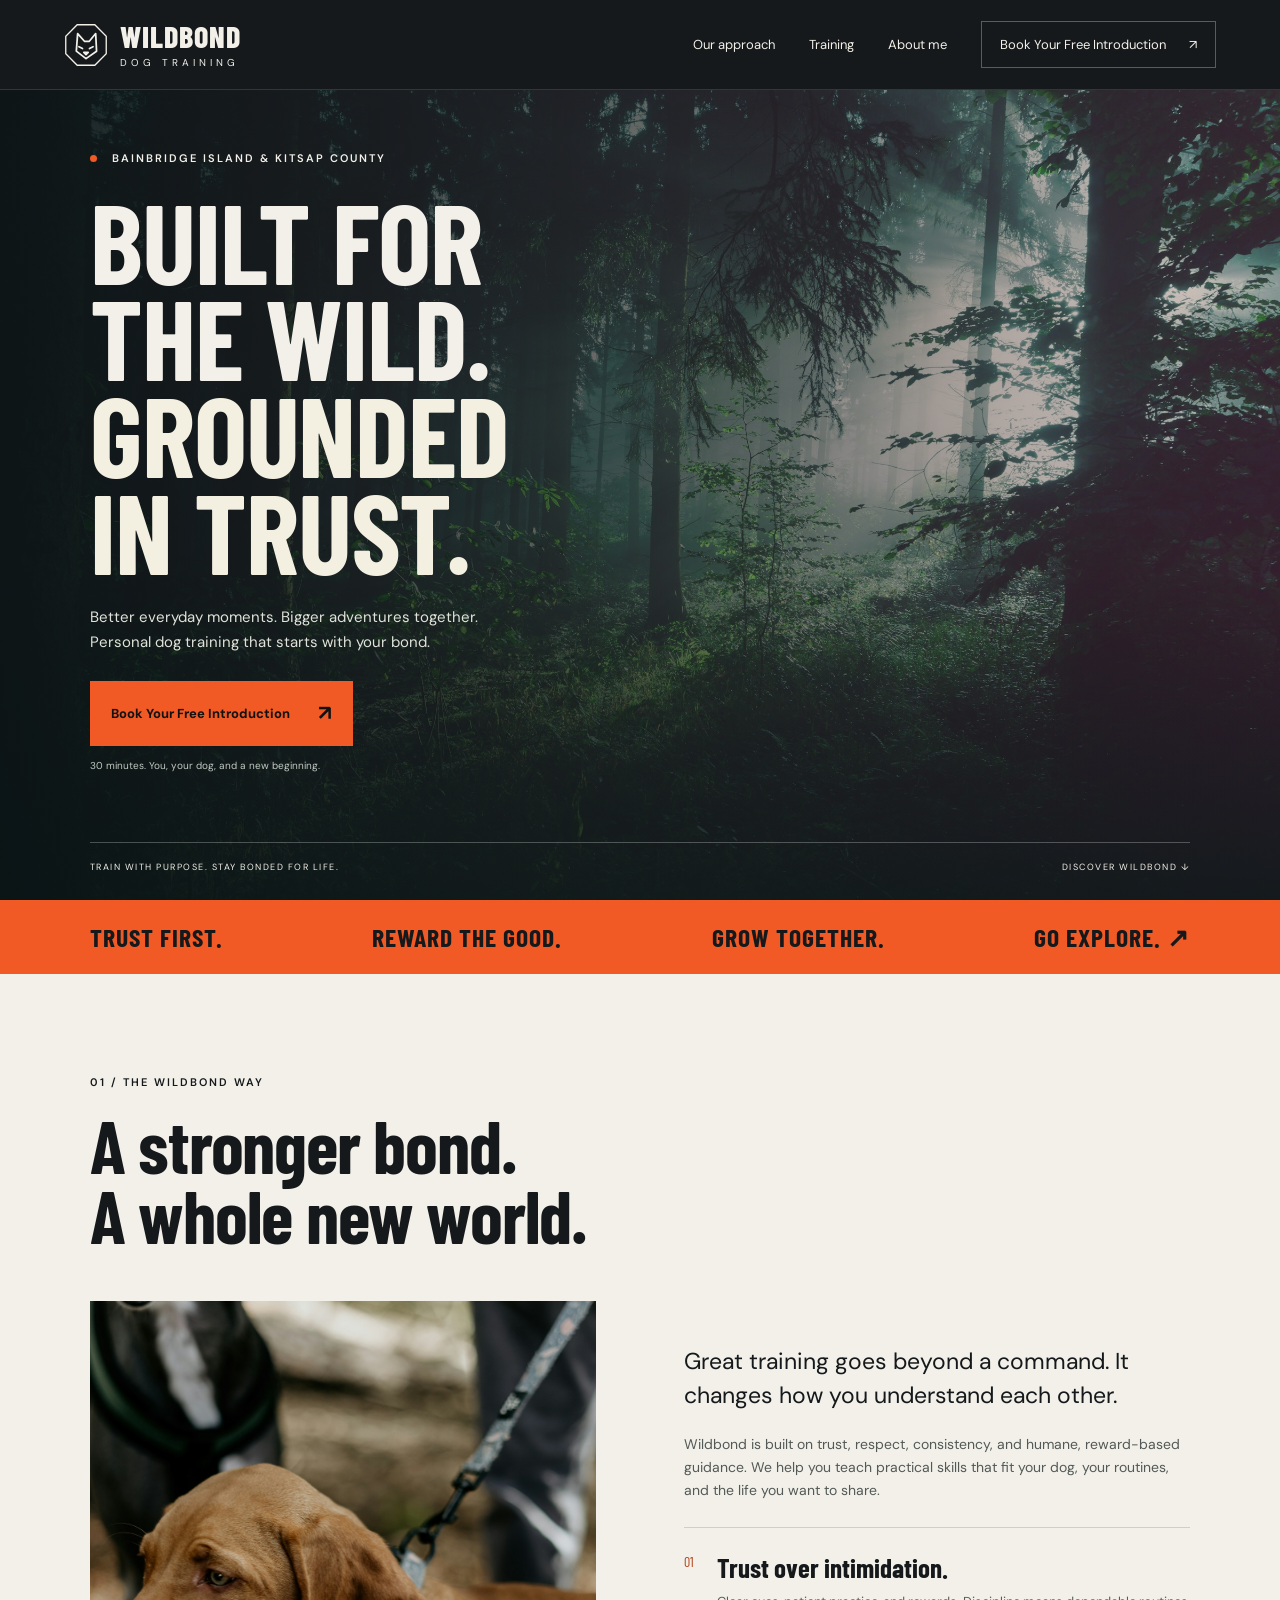
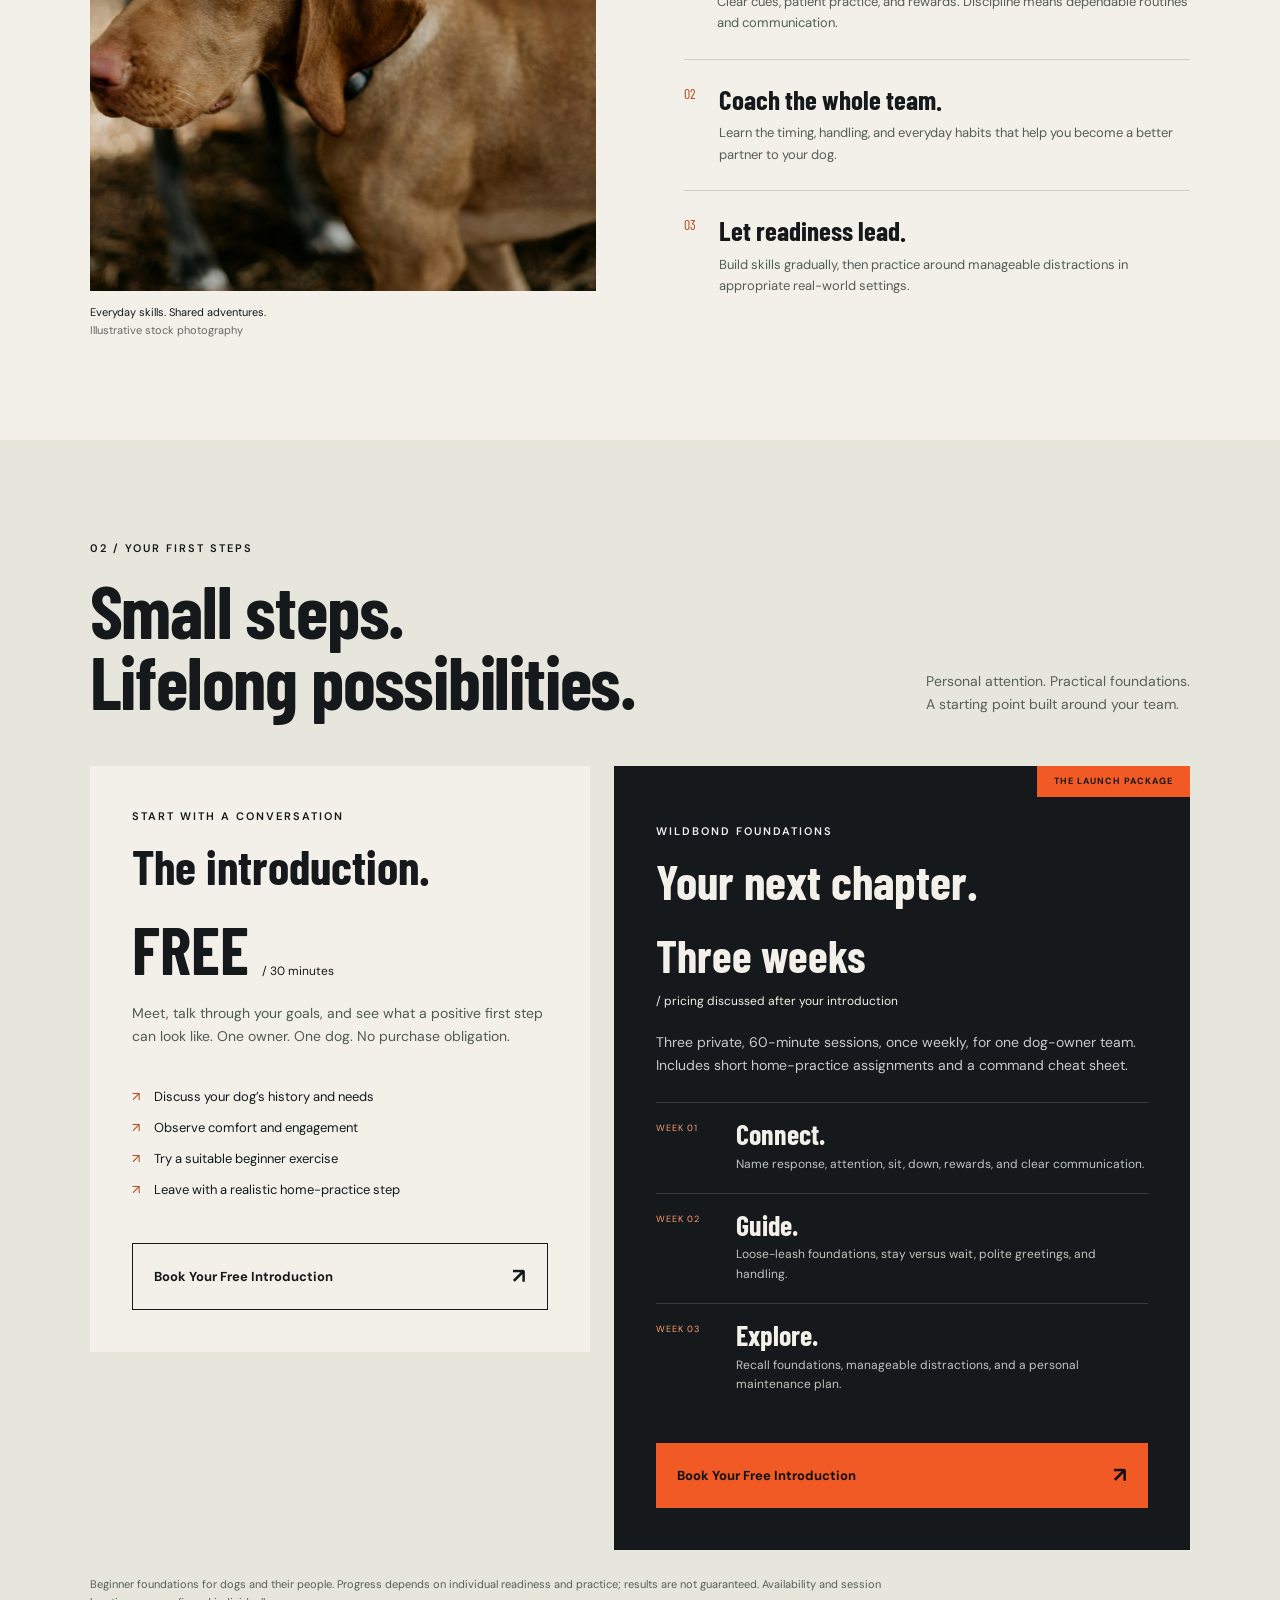
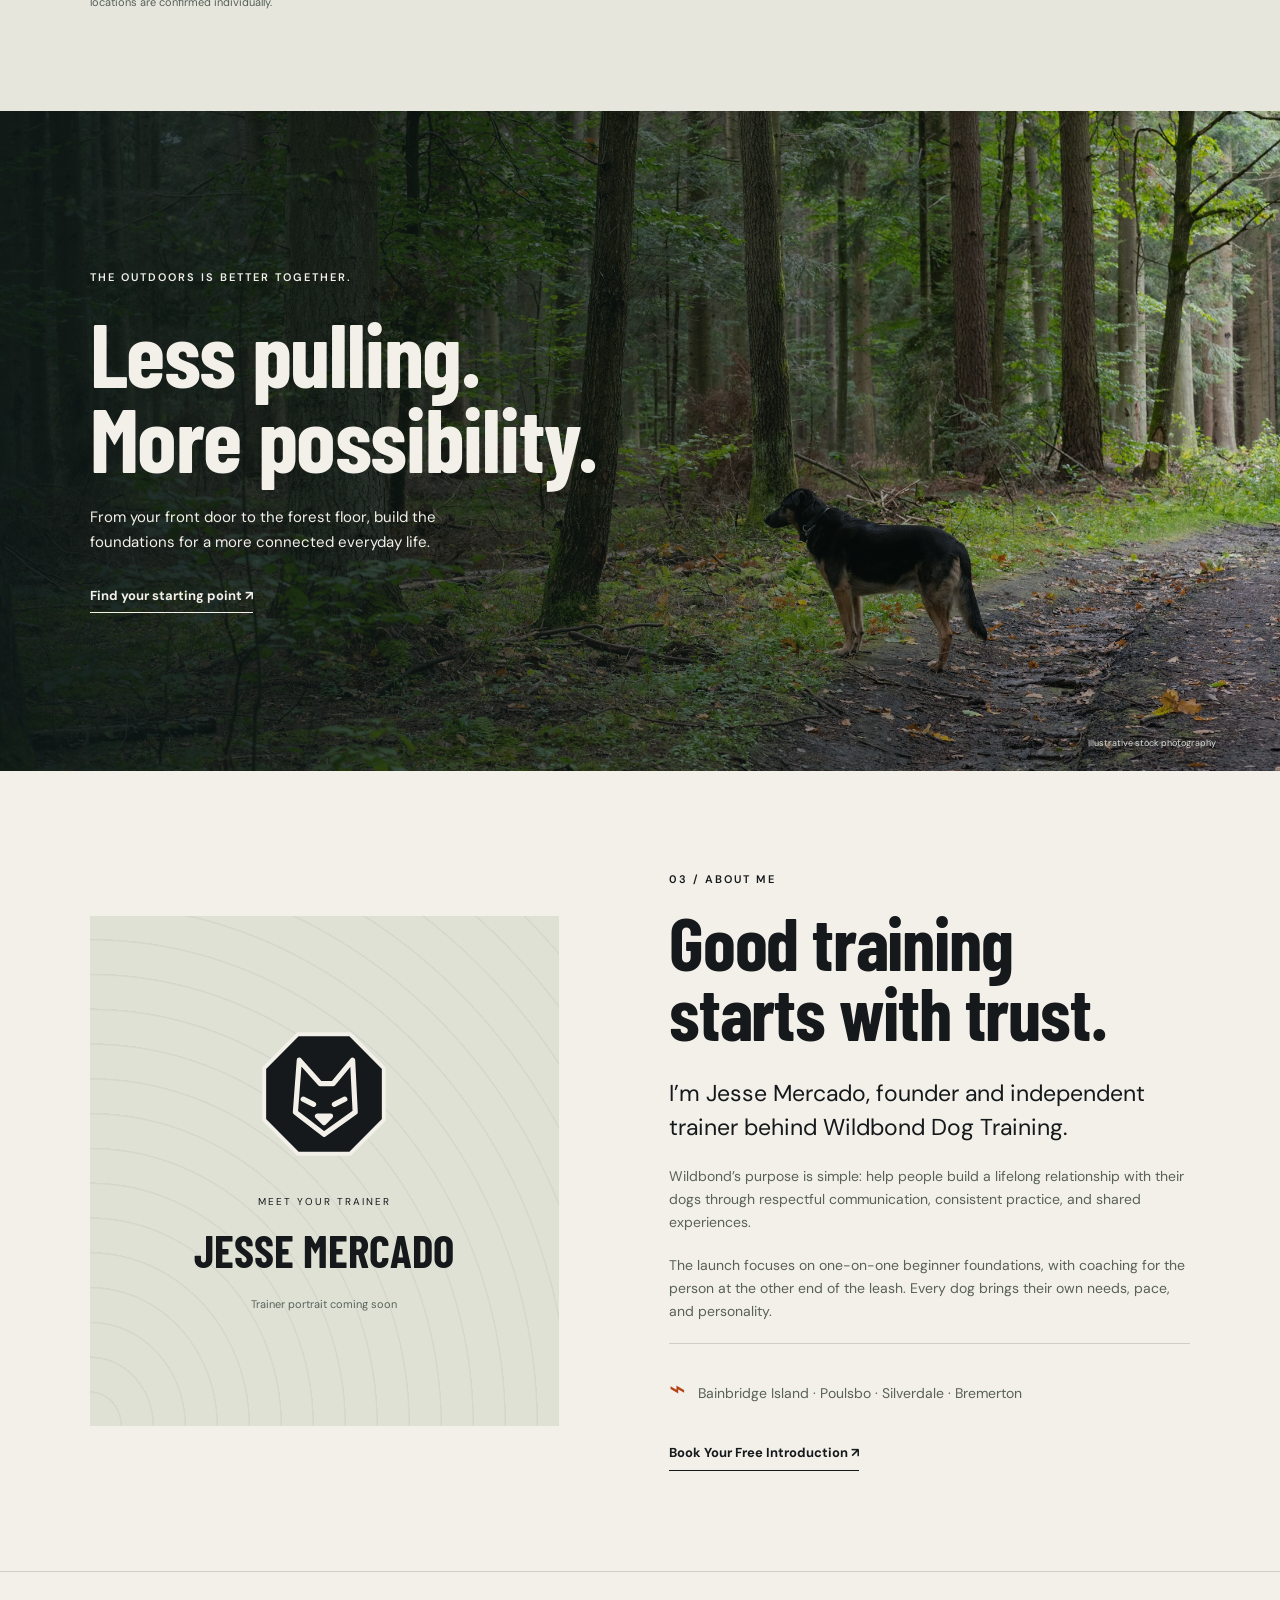
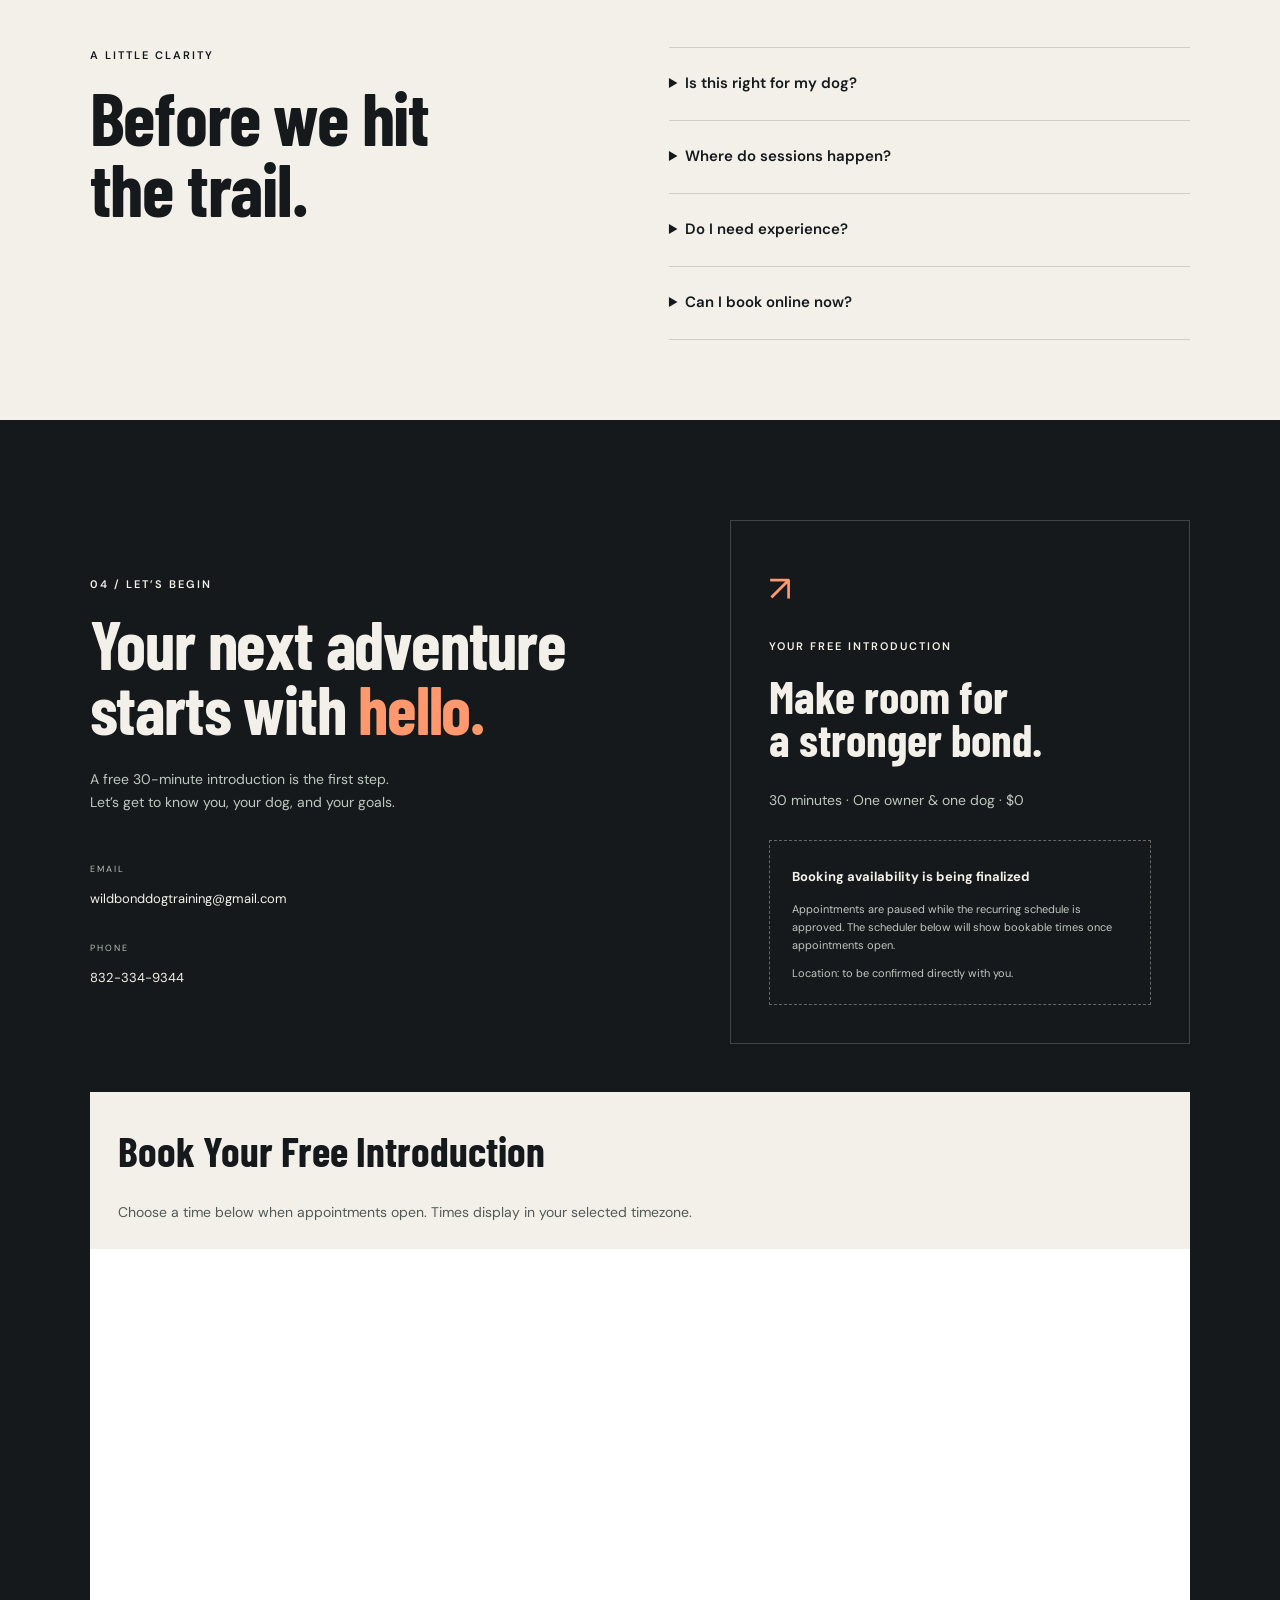
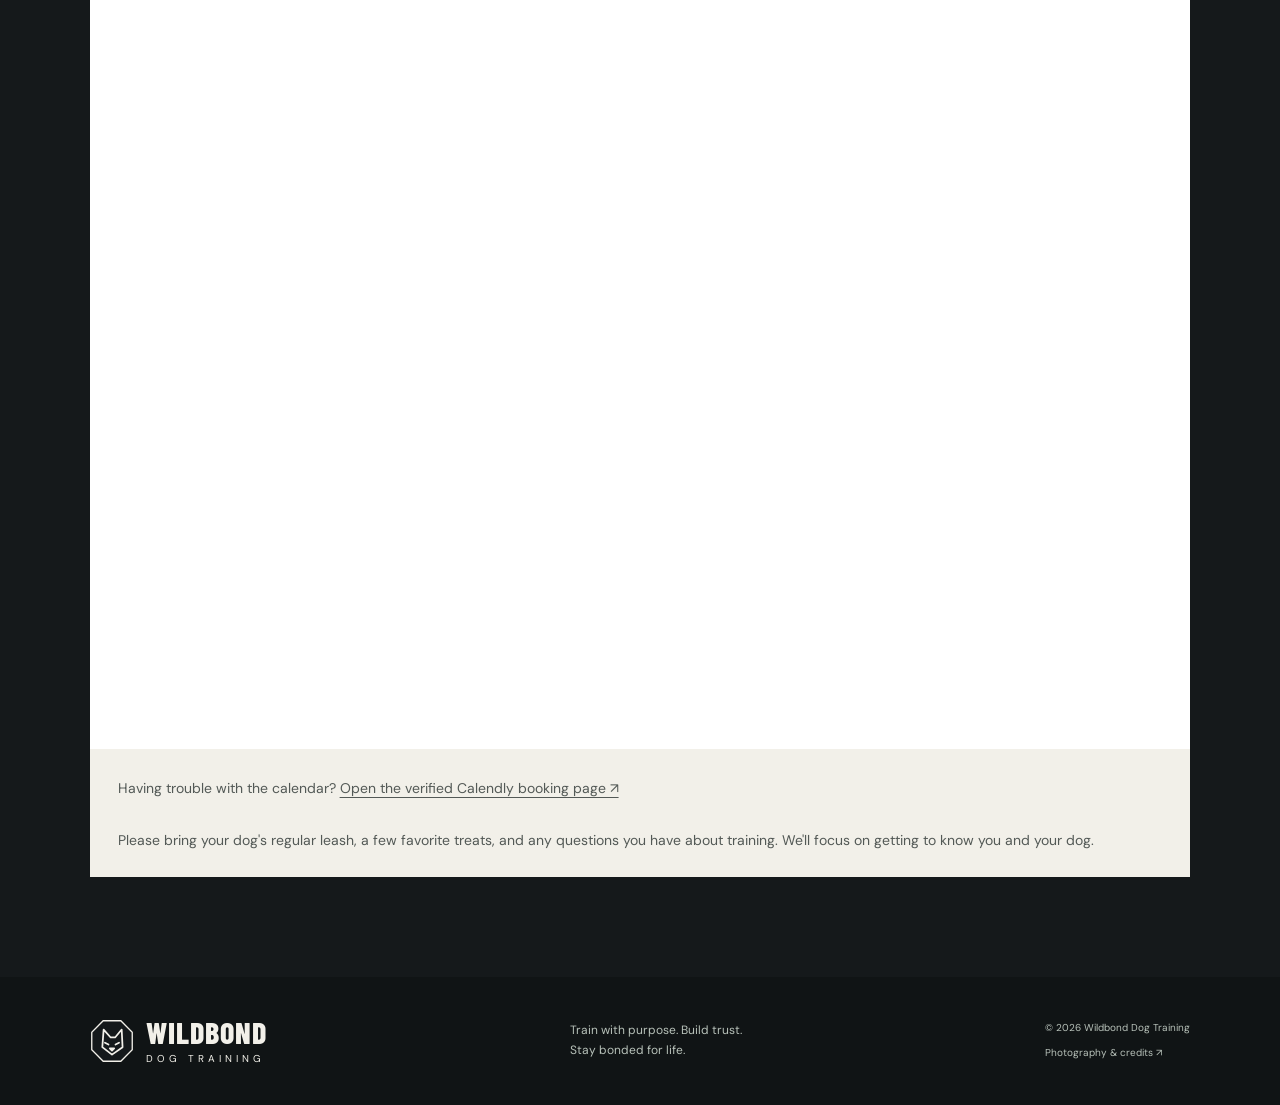
==== commit 31277a8d: "Update verified Wildbond email and phone contact links" ====
--- a/index.html
+++ b/index.html
@@ -33,7 +33,7 @@
 <section class="adventure"><img src="trail-dog.jpg" alt="A dog exploring a leafy woodland path" loading="lazy" width="2200" height="1467"><div><p class="eyebrow">THE OUTDOORS IS BETTER TOGETHER.</p><h2>Less pulling.<br>More possibility.</h2><p>From your front door to the forest floor, build the foundations for a more connected everyday life.</p><a class="text-link" href="#training">Find your starting point ↗</a></div><span class="stock-label">Illustrative stock photography</span></section>
 <section class="section about" id="about"><div class="portrait-placeholder"><img src="mark.svg" alt="" width="130" height="130"><span>MEET YOUR TRAINER</span><strong>JESSE MERCADO</strong><small>Trainer portrait coming soon</small></div><div><p class="eyebrow">03 / ABOUT ME</p><h2>Good training<br>starts with trust.</h2><p class="lead">I’m Jesse Mercado, founder and independent trainer behind Wildbond Dog Training.</p><p>Wildbond’s purpose is simple: help people build a lifelong relationship with their dogs through respectful communication, consistent practice, and shared experiences.</p><p>The launch focuses on one-on-one beginner foundations, with coaching for the person at the other end of the leash. Every dog brings their own needs, pace, and personality.</p><p class="area"><span>⌁</span> Bainbridge Island · Poulsbo · Silverdale · Bremerton</p><a class="text-link" href="#booking">Book Your Free Introduction ↗</a></div></section>
 <section class="section faq"><div><p class="eyebrow">A LITTLE CLARITY</p><h2>Before we hit<br>the trail.</h2></div><div class="questions"><details><summary>Is this right for my dog?</summary><p>The launch is designed for beginner dogs and owners seeking everyday foundations. The introduction helps assess goals, comfort, and suitability. Serious aggression, severe reactivity, or complex behavioral needs require referral to a qualified specialist.</p></details><details><summary>Where do sessions happen?</summary><p>At a suitable client location or explicitly permitted training space in the service area. The exact location is agreed individually before an appointment is confirmed.</p></details><details><summary>Do I need experience?</summary><p>No prior training experience is needed for beginner foundations. You’ll practice clear cues and rewards together, with short assignments between sessions.</p></details><details><summary>Can I book online now?</summary><p>Use the Calendly section below to book your free introduction when appointments open. You can reschedule or cancel through the links in your Calendly confirmation. The optional Foundations program is discussed after your introduction; it cannot be booked or paid for online.</p></details></div></section>
-<section class="section booking" id="booking"><div><p class="eyebrow">04 / LET’S BEGIN</p><h2>Your next adventure<br>starts with <em>hello.</em></h2><p>A free 30-minute introduction is the first step.<br>Let’s get to know you, your dog, and your goals.</p><div class="contact-details"><div><span>EMAIL</span><p>[Verified email coming soon]</p></div><div><span>PHONE</span><p>[Verified phone coming soon]</p></div></div></div><div class="booking-panel" id="calendly-panel"><span class="calendar-icon" aria-hidden="true">↗</span><p class="eyebrow">YOUR FREE INTRODUCTION</p><h3>Make room for<br>a stronger bond.</h3><p>30 minutes · One owner & one dog · $0</p><div class="booking-placeholder"><strong>Booking availability is being finalized</strong><p>Appointments are paused while the recurring schedule is approved. The scheduler below will show bookable times once appointments open.</p><p>Location: to be confirmed directly with you.</p></div></div><div class="scheduler-wrap" aria-labelledby="scheduler-heading"><h3 id="scheduler-heading">Book Your Free Introduction</h3><p class="scheduler-help">Choose a time below when appointments open. Times display in your selected timezone.</p><div class="calendly-inline-widget" data-url="https://calendly.com/mercado_jesse/calendar" style="min-width:320px;height:1100px;"></div><script src="https://assets.calendly.com/assets/external/widget.js" async></script><p class="scheduler-fallback">Having trouble with the calendar? <a href="https://calendly.com/mercado_jesse/calendar" target="_blank" rel="noopener noreferrer">Open the verified Calendly booking page ↗</a></p><p class="scheduler-prep">Please bring your dog's regular leash, a few favorite treats, and any questions you have about training. We'll focus on getting to know you and your dog.</p></div></section>
+<section class="section booking" id="booking"><div><p class="eyebrow">04 / LET’S BEGIN</p><h2>Your next adventure<br>starts with <em>hello.</em></h2><p>A free 30-minute introduction is the first step.<br>Let’s get to know you, your dog, and your goals.</p><div class="contact-details"><div><span>EMAIL</span><p><a href="mailto:wildbonddogtraining@gmail.com">wildbonddogtraining@gmail.com</a></p></div><div><span>PHONE</span><p><a href="tel:+18323349344">832-334-9344</a></p></div></div></div><div class="booking-panel" id="calendly-panel"><span class="calendar-icon" aria-hidden="true">↗</span><p class="eyebrow">YOUR FREE INTRODUCTION</p><h3>Make room for<br>a stronger bond.</h3><p>30 minutes · One owner & one dog · $0</p><div class="booking-placeholder"><strong>Booking availability is being finalized</strong><p>Appointments are paused while the recurring schedule is approved. The scheduler below will show bookable times once appointments open.</p><p>Location: to be confirmed directly with you.</p></div></div><div class="scheduler-wrap" aria-labelledby="scheduler-heading"><h3 id="scheduler-heading">Book Your Free Introduction</h3><p class="scheduler-help">Choose a time below when appointments open. Times display in your selected timezone.</p><div class="calendly-inline-widget" data-url="https://calendly.com/mercado_jesse/calendar" style="min-width:320px;height:1100px;"></div><script src="https://assets.calendly.com/assets/external/widget.js" async></script><p class="scheduler-fallback">Having trouble with the calendar? <a href="https://calendly.com/mercado_jesse/calendar" target="_blank" rel="noopener noreferrer">Open the verified Calendly booking page ↗</a></p><p class="scheduler-prep">Please bring your dog's regular leash, a few favorite treats, and any questions you have about training. We'll focus on getting to know you and your dog.</p></div></section>
 </main>
 <footer><a class="brand" href="#home"><img src="mark.svg" alt="" width="44" height="44"><span>WILDBOND<small>DOG TRAINING</small></span></a><p>Train with purpose. Build trust.<br>Stay bonded for life.</p><div><span>© <span id="year">2026</span> Wildbond Dog Training</span><a href="photo-credits.html">Photography & credits ↗</a></div></footer>
 </body></html>
--- a/styles.css
+++ b/styles.css
@@ -3,3 +3,5 @@
 
 /* Calendly integration */
 .price-discuss{font-size:45px;line-height:1.1}.price-discuss span{display:block;margin-top:12px;line-height:1.6}.scheduler-wrap{grid-column:1/-1;min-width:0;width:100%;background:var(--paper);color:var(--ink);padding:35px 0 24px}.scheduler-wrap h3{font-size:42px;line-height:1.1;padding:0 28px}.scheduler-help,.scheduler-fallback,.scheduler-prep{padding:0 28px;font-size:13px;line-height:1.7}.scheduler-help{margin:16px 0 24px}.scheduler-fallback{margin-top:20px}.scheduler-fallback a{text-decoration:underline;text-underline-offset:4px}.scheduler-prep{margin-top:20px;color:#535956}.calendly-inline-widget{width:100%;max-width:100%;background:white}.calendly-inline-widget iframe{width:100%;max-width:100%;border:0}@media(max-width:380px){.booking{padding-left:0;padding-right:0}.booking>div:not(.scheduler-wrap){margin-left:7%;margin-right:7%}.scheduler-wrap h3,.scheduler-help,.scheduler-fallback,.scheduler-prep{padding-left:20px;padding-right:20px}.scheduler-wrap h3{font-size:36px}}
+.booking{gap:48px 8%}.booking>.scheduler-wrap>p{color:#535956}.scheduler-wrap{align-self:start}
+.booking>.scheduler-wrap>p:not(.eyebrow){color:#535956}
